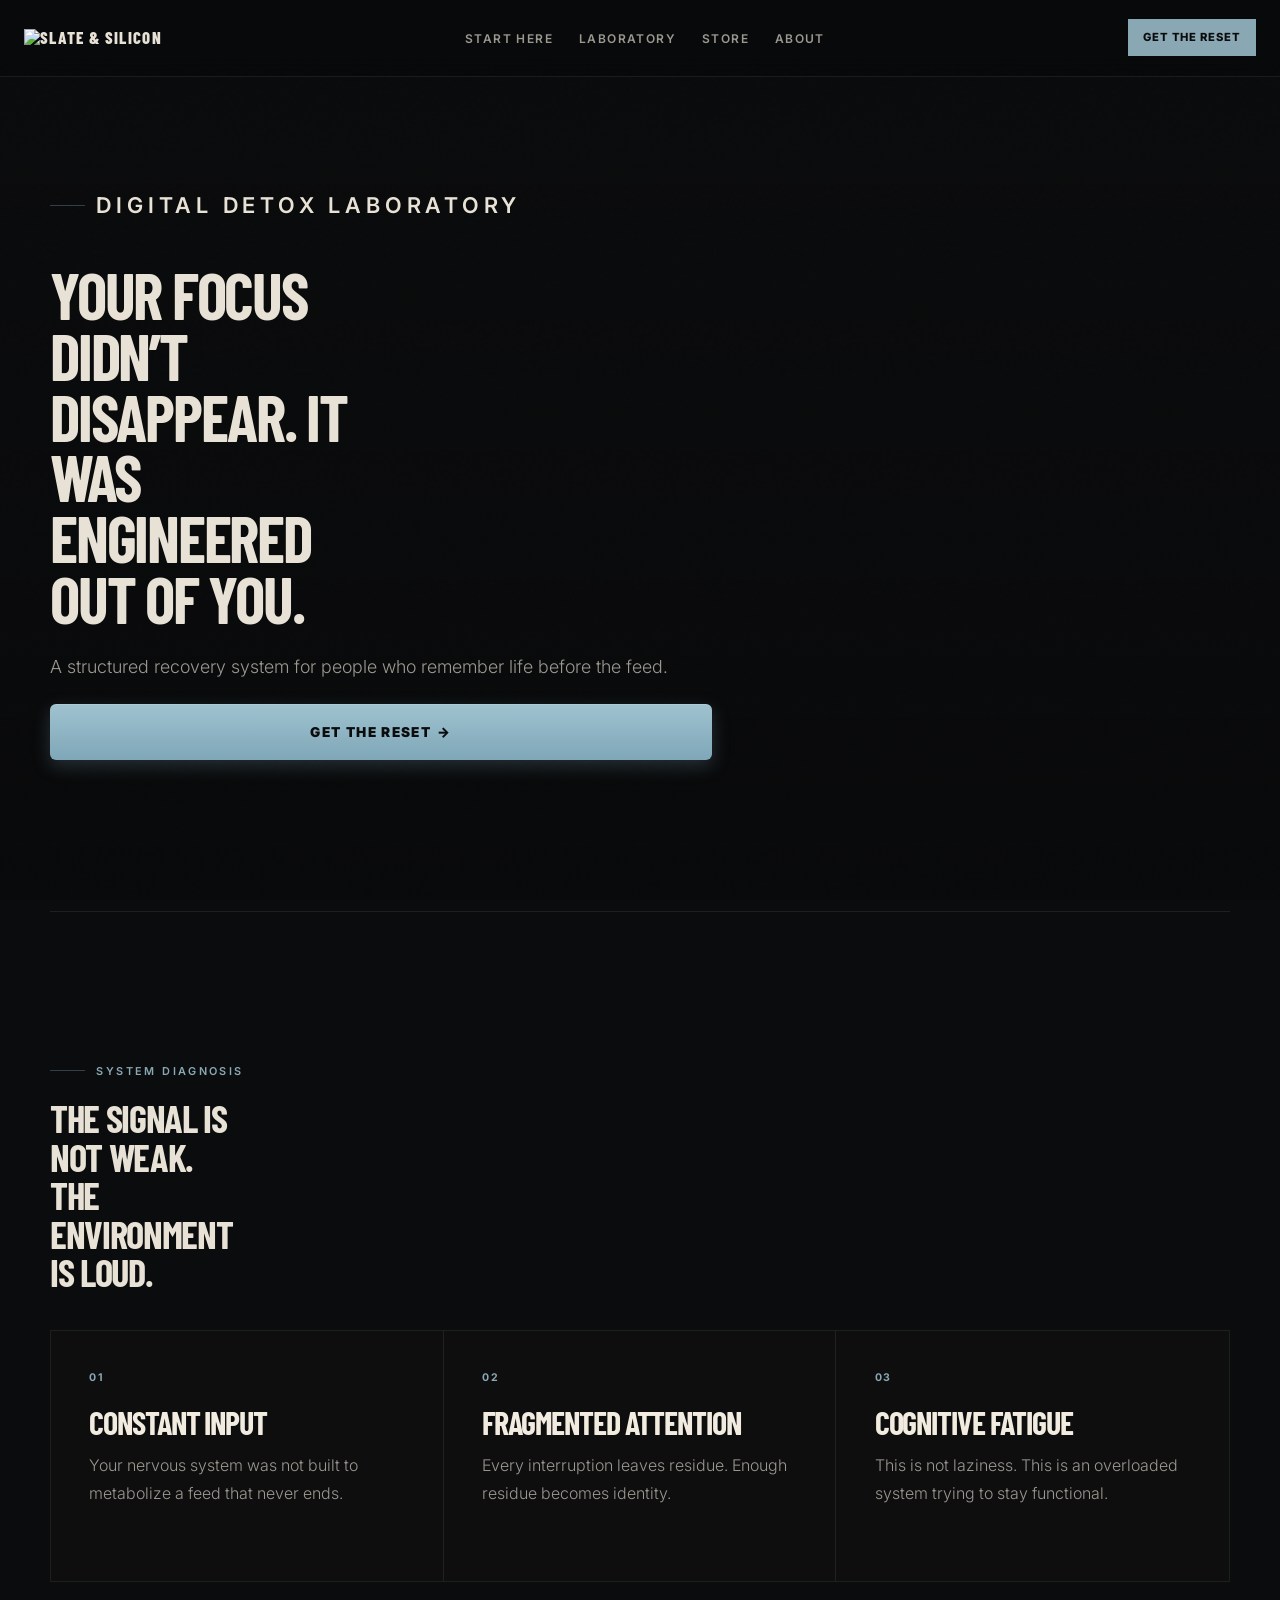
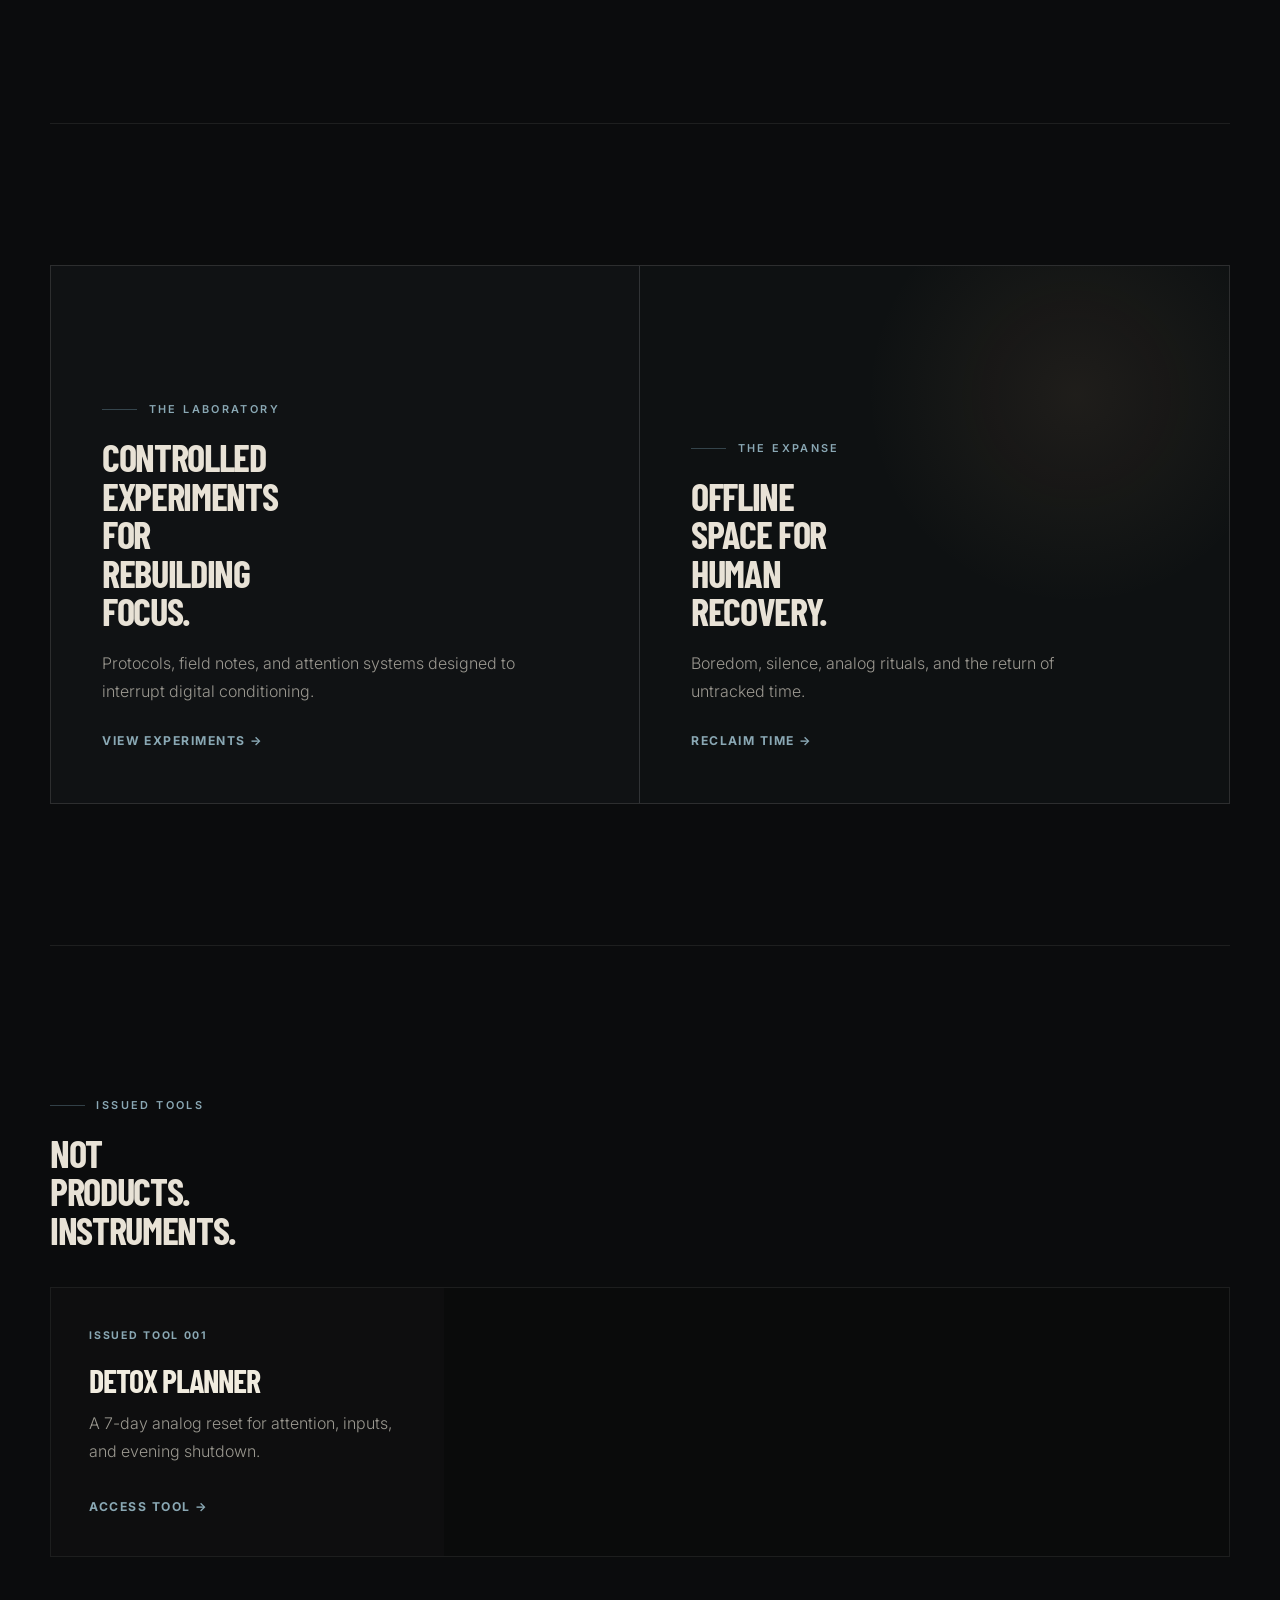
==== index.html @ 0500fdf8 "Add favicon to site" ====
<!DOCTYPE html>
<html lang="en">
<head>
  <meta charset="UTF-8">
  <meta name="viewport" content="width=device-width, initial-scale=1.0">
  <title>Slate & Silicon — A digital detox laboratory.</title>
  <meta name="description" content="Slate & Silicon is a digital detox laboratory for rebuilding attention, reducing cognitive overload, and recovering life beyond the feed.">

  <!-- Favicon -->
  <link rel="icon" type="image/svg+xml" href="/logo/favicon.svg">

  <link rel="preconnect" href="https://fonts.googleapis.com">
  <link rel="preconnect" href="https://fonts.gstatic.com" crossorigin>
  <link href="https://fonts.googleapis.com/css2?family=Barlow+Condensed:wght@500;700;900&family=Inter:wght@300;400;500;600&display=swap" rel="stylesheet">
  <link rel="stylesheet" href="/css/styles.css">
  <link rel="stylesheet" href="/css/system.css">
</head>
<body class="home lab-theme">

<nav class="site-nav" aria-label="Primary navigation">
  <a href="/" class="logo">
    <img src="/logo/logo-dark.svg" alt="Slate & Silicon">
  </a>
  <ul class="nav-links">
    <li><a href="/start-here/">Start Here</a></li>
    <li><a href="/laboratory/">Laboratory</a></li>
    <li><a href="/store/">Store</a></li>
    <li><a href="/about/">About</a></li>
  </ul>
  <a class="nav-cta" href="/detox-planner/">Get the Reset</a>
</nav>

<main>
  <section class="lab-hero quiet-section" aria-labelledby="hero-title">
    <div class="lab-hero-grid reveal">
      <div class="copy-stack">
        <p class="eyebrow">Digital Detox Laboratory</p>
        <h1 id="hero-title">Your focus didn’t disappear. It was engineered out of you.</h1>
        <p class="subtle">A structured recovery system for people who remember life before the feed.</p>
        <a href="/detox-planner/" class="cta">Get the Reset</a>
      </div>
    </div>
  </section>

  <section class="quiet-section diagnosis">
    <div class="section-header reveal">
      <p class="eyebrow">System Diagnosis</p>
      <h2>The signal is not weak. The environment is loud.</h2>
    </div>
    <div class="diagnosis-grid reveal">
      <article><span>01</span><h3>Constant Input</h3><p>Your nervous system was not built to metabolize a feed that never ends.</p></article>
      <article><span>02</span><h3>Fragmented Attention</h3><p>Every interruption leaves residue. Enough residue becomes identity.</p></article>
      <article><span>03</span><h3>Cognitive Fatigue</h3><p>This is not laziness. This is an overloaded system trying to stay functional.</p></article>
    </div>
  </section>

  <section class="quiet-section framework">
    <div class="framework-split reveal">
      <a href="/laboratory/" class="framework-panel">
        <p class="eyebrow">The Laboratory</p>
        <h2>Controlled experiments for rebuilding focus.</h2>
        <p>Protocols, field notes, and attention systems designed to interrupt digital conditioning.</p>
        <span>View Experiments →</span>
      </a>
      <a href="/start-here/" class="framework-panel expanse-panel">
        <p class="eyebrow">The Expanse</p>
        <h2>Offline space for human recovery.</h2>
        <p>Boredom, silence, analog rituals, and the return of untracked time.</p>
        <span>Reclaim Time →</span>
      </a>
    </div>
  </section>

  <section class="quiet-section tools">
    <div class="section-header reveal">
      <p class="eyebrow">Issued Tools</p>
      <h2>Not products. Instruments.</h2>
    </div>
    <div class="tool-grid reveal">
      <a href="/detox-planner/" class="tool-card">
        <small>ISSUED TOOL 001</small>
        <h3>Detox Planner</h3>
        <p>A 7-day analog reset for attention, inputs, and evening shutdown.</p>
        <span>Access Tool →</span>
      </a>
    </div>
  </section>
</main>

<script>
  const observer = new IntersectionObserver((entries) => {
    entries.forEach((entry) => {
      if (entry.isIntersecting) {
        entry.target.classList.add('on');
        observer.unobserve(entry.target);
      }
    });
  }, { threshold: 0.12 });

  document.querySelectorAll('.reveal').forEach((element) => observer.observe(element));
</script>

</body>
</html>
---- css/styles.css ----
/*
  SLATE & SILICON — Laboratory Brand System
  Brutalist calm. Graphite surfaces. Analog recovery for the post-feed mind.
*/

*, *::before, *::after { box-sizing: border-box; margin: 0; padding: 0; }

:root {
  --bunker: #08090a;
  --graphite: #101214;
  --surface: #14171a;
  --surface2: #1b1f23;
  --surface3: #242a30;
  --bone: #e8e2d6;
  --white: #f1ecdf;
  --muted: #9a9a91;
  --slate: #676d70;
  --line: rgba(232, 226, 214, 0.13);
  --line-strong: rgba(232, 226, 214, 0.26);
  --blue: #7fa7b8;
  --blue-dim: rgba(127, 167, 184, 0.12);
  --blue-line: rgba(127, 167, 184, 0.34);
  --warning: #c8a06a;
  --grid: rgba(232, 226, 214, 0.045);

  --display: 'Barlow Condensed', 'Arial Narrow', Impact, sans-serif;
  --body: 'Inter', system-ui, -apple-system, BlinkMacSystemFont, 'Segoe UI', sans-serif;
  --mono: 'Inter', system-ui, sans-serif;

  --max: 1180px;
  --measure: 700px;
  --ease: cubic-bezier(.22, .61, .36, 1);
}

html { scroll-behavior: smooth; }

body {
  min-height: 100vh;
  background:
    linear-gradient(90deg, var(--grid) 1px, transparent 1px),
    linear-gradient(180deg, var(--grid) 1px, transparent 1px),
    radial-gradient(circle at 82% 12%, rgba(127,167,184,.09), transparent 34rem),
    radial-gradient(circle at 10% 0%, rgba(200,160,106,.055), transparent 28rem),
    var(--bunker);
  background-size: 64px 64px, 64px 64px, auto, auto, auto;
  color: var(--bone);
  font-family: var(--body);
  font-weight: 300;
  line-height: 1.72;
  overflow-x: hidden;
  text-rendering: optimizeLegibility;
  -webkit-font-smoothing: antialiased;
}

body::before {
  content: '';
  position: fixed;
  inset: 0;
  pointer-events: none;
  z-index: 0;
  opacity: .34;
  background-image: url("data:image/svg+xml,%3Csvg viewBox='0 0 240 240' xmlns='http://www.w3.org/2000/svg'%3E%3Cfilter id='n'%3E%3CfeTurbulence type='fractalNoise' baseFrequency='.86' numOctaves='3' stitchTiles='stitch'/%3E%3C/filter%3E%3Crect width='100%25' height='100%25' filter='url(%23n)' opacity='.17'/%3E%3C/svg%3E");
  mix-blend-mode: soft-light;
}

body::after {
  content: '';
  position: fixed;
  inset: 0;
  pointer-events: none;
  z-index: 0;
  background: linear-gradient(to bottom, rgba(8,9,10,.05), rgba(8,9,10,.62));
}

::selection { background: rgba(127,167,184,.32); color: var(--white); }
img, svg { max-width: 100%; display: block; }
a { color: inherit; }
button, input { font: inherit; }
.z, main, nav, footer, section { position: relative; z-index: 1; }

.sr-only {
  position: absolute; width: 1px; height: 1px; padding: 0; margin: -1px;
  overflow: hidden; clip: rect(0,0,0,0); white-space: nowrap; border: 0;
}

/* Typography */
h1, h2, h3, .logo, .footer-logo {
  font-family: var(--display);
  font-weight: 700;
  letter-spacing: -0.035em;
  text-transform: uppercase;
}

h1 {
  font-size: clamp(4.2rem, 10vw, 10rem);
  line-height: .82;
  max-width: 10.5ch;
}

h2 {
  font-size: clamp(2.7rem, 5.8vw, 6.2rem);
  line-height: .86;
  margin-bottom: 1.25rem;
}

h3 {
  font-size: clamp(1.55rem, 2.5vw, 2.5rem);
  line-height: .95;
}

p { color: var(--muted); }
.body-text { max-width: 58ch; color: var(--muted); font-size: clamp(1rem, 1.3vw, 1.1rem); line-height: 1.85; }

.eyebrow, .tag, .card-code, .exp-code, .planner-label, .meter-heading {
  display: inline-flex;
  align-items: center;
  gap: .7rem;
  color: var(--blue);
  font-family: var(--body);
  font-size: .68rem;
  font-weight: 600;
  letter-spacing: .22em;
  text-transform: uppercase;
  margin-bottom: 1.2rem;
}
.eyebrow::before, .tag::before { content: ''; width: 2.2rem; height: 1px; background: var(--blue-line); }
.mono { font-family: var(--mono); }
.cyan { color: var(--blue); }
.muted { color: var(--muted); }
.rule { border: 0; border-top: 1px solid var(--line); }

/* Navigation */
nav, .site-nav {
  position: sticky;
  top: 0;
  z-index: 100;
  display: flex;
  align-items: center;
  justify-content: space-between;
  gap: 2rem;
  padding: .9rem clamp(1.25rem, 4vw, 3rem);
  background: rgba(8, 9, 10, .82);
  border-bottom: 1px solid var(--line);
  backdrop-filter: blur(18px);
}

.logo {
  display: inline-flex;
  align-items: center;
  gap: .75rem;
  color: var(--bone);
  font-size: 1.05rem;
  line-height: 1;
  letter-spacing: .045em;
  text-decoration: none;
}
.logo span, .logo em { color: var(--blue); font-style: normal; }
.signal-mark {
  width: 1.15rem;
  height: 1.15rem;
  display: inline-block;
  background:
    linear-gradient(var(--blue), var(--blue)) 0 0 / 100% 2px no-repeat,
    linear-gradient(var(--blue), var(--blue)) 0 50% / 72% 2px no-repeat,
    linear-gradient(var(--blue), var(--blue)) 0 100% / 42% 2px no-repeat;
  opacity: .95;
}

.nav-links { display: flex; align-items: center; gap: clamp(.9rem, 2.4vw, 1.8rem); list-style: none; }
.nav-links a, .nav-cta {
  color: var(--muted);
  font-size: .72rem;
  font-weight: 600;
  letter-spacing: .11em;
  text-transform: uppercase;
  text-decoration: none;
  transition: color .25s var(--ease), border-color .25s var(--ease), background .25s var(--ease);
}
.nav-links a:hover, .nav-links a.active { color: var(--white); }
.nav-cta, .nav-links .nav-cta {
  border: 1px solid var(--blue-line);
  padding: .62rem .85rem;
  background: var(--blue-dim);
  color: var(--bone);
}
.nav-cta:hover, .nav-links .nav-cta:hover { border-color: var(--blue); background: rgba(127,167,184,.18); }

.nav-toggle { display: none; flex-direction: column; gap: 5px; background: transparent; border: 0; cursor: pointer; }
.nav-toggle span { display: block; width: 24px; height: 1px; background: var(--bone); }

/* Layout */
.quiet-section, .section {
  width: min(var(--max), calc(100% - 2.5rem));
  margin: 0 auto;
  padding: clamp(5.5rem, 11vw, 11rem) 0;
}
.section-alt { background: rgba(232,226,214,.025); border-top: 1px solid var(--line); border-bottom: 1px solid var(--line); }
.section-alt .section { padding: clamp(5rem, 9vw, 8rem) 0; }
.section-header { max-width: 760px; margin-bottom: 2.4rem; }
.section-header h2 { max-width: 11ch; }
.copy-stack { max-width: var(--measure); display: grid; gap: 1.45rem; }
.copy-stack.narrow { max-width: 640px; }
.copy-stack p { font-size: clamp(1.08rem, 1.7vw, 1.45rem); line-height: 1.55; color: var(--bone); }
.copy-stack .subtle, .subtle { color: var(--muted); font-size: clamp(1rem, 1.4vw, 1.16rem); }
.copy-stack .large { font-family: var(--display); font-size: clamp(2.8rem, 5vw, 5.3rem); line-height: .9; text-transform: uppercase; }

/* Home / Laboratory */
.lab-hero { min-height: calc(100vh - 66px); display: grid; align-items: center; padding-top: clamp(4rem, 8vw, 8rem); }
.lab-hero-grid { display: grid; grid-template-columns: minmax(0, 1.05fr) minmax(280px, .7fr); gap: clamp(2rem, 6vw, 6rem); align-items: center; }
.cta-row { display: flex; flex-wrap: wrap; gap: .9rem; margin-top: .7rem; }

.lab-visual {
  position: relative;
  min-height: clamp(320px, 44vw, 560px);
  border: 1px solid var(--line);
  background:
    linear-gradient(90deg, rgba(232,226,214,.045) 1px, transparent 1px),
    linear-gradient(180deg, rgba(232,226,214,.045) 1px, transparent 1px),
    radial-gradient(circle at 62% 38%, rgba(127,167,184,.18), transparent 36%),
    rgba(20,23,26,.48);
  background-size: 42px 42px, 42px 42px, auto, auto;
  overflow: hidden;
}
.lab-visual::before {
  content: 'SIGNAL DROP / ATTENTION RECOVERY';
  position: absolute;
  left: 1.2rem;
  top: 1rem;
  color: var(--slate);
  font-size: .62rem;
  font-weight: 700;
  letter-spacing: .16em;
}
.lab-visual::after {
  content: '';
  position: absolute;
  inset: 17% 18% 17% 18%;
  border-left: 2px solid var(--blue);
  border-bottom: 2px solid var(--blue);
  box-shadow: -22px 22px 0 rgba(127,167,184,.22), -44px 44px 0 rgba(127,167,184,.12);
}
.lab-visual span { position: absolute; right: 14%; height: 2px; background: var(--blue); opacity: .7; }
.lab-visual span:nth-child(1) { top: 32%; width: 58%; }
.lab-visual span:nth-child(2) { top: 42%; width: 42%; }
.lab-visual span:nth-child(3) { top: 52%; width: 28%; }
.lab-visual span:nth-child(4) { top: 62%; width: 16%; }

.diagnosis-grid, .tool-grid {
  display: grid;
  grid-template-columns: repeat(3, 1fr);
  border: 1px solid var(--line);
  background: rgba(8,9,10,.25);
}
.diagnosis-grid article, .tool-card {
  padding: clamp(1.5rem, 3vw, 2.4rem);
  border-right: 1px solid var(--line);
  min-height: 250px;
  background: rgba(232,226,214,.016);
}
.diagnosis-grid article:last-child, .tool-card:last-child { border-right: 0; }
.diagnosis-grid span, .tool-card small {
  display: block;
  color: var(--blue);
  font-size: .66rem;
  font-weight: 700;
  letter-spacing: .16em;
  margin-bottom: 1.25rem;
}
.diagnosis-grid h3, .tool-card h3 { margin-bottom: .85rem; color: var(--white); }
.diagnosis-grid p, .tool-card p { line-height: 1.75; }

.framework-split {
  display: grid;
  grid-template-columns: 1fr 1fr;
  border: 1px solid var(--line-strong);
}
.framework-panel {
  min-height: clamp(360px, 42vw, 540px);
  display: flex;
  flex-direction: column;
  justify-content: flex-end;
  padding: clamp(1.75rem, 4vw, 3.2rem);
  text-decoration: none;
  background: rgba(20,23,26,.62);
  transition: background .35s var(--ease), border-color .35s var(--ease);
}
.framework-panel:first-child { border-right: 1px solid var(--line-strong); }
.framework-panel:hover { background: rgba(127,167,184,.075); }
.framework-panel h2 { max-width: 9.5ch; }
.framework-panel p:not(.eyebrow) { max-width: 42ch; margin-bottom: 1.6rem; }
.framework-panel span, .tool-card span { color: var(--blue); font-weight: 700; font-size: .76rem; letter-spacing: .12em; text-transform: uppercase; }
.expanse-panel { background: radial-gradient(circle at 74% 24%, rgba(200,160,106,.09), transparent 35%), rgba(20,23,26,.48); }

.tool-card { color: inherit; text-decoration: none; display: flex; flex-direction: column; }
.tool-card span { margin-top: auto; padding-top: 2rem; }
.tool-card:hover { background: rgba(127,167,184,.055); }

.manifesto-strip {
  position: relative;
  z-index: 1;
  border-top: 1px solid var(--line-strong);
  border-bottom: 1px solid var(--line-strong);
  background: rgba(8,9,10,.58);
  padding: clamp(5rem, 10vw, 9rem) 1.25rem;
  text-align: center;
}
.manifesto-strip p {
  margin: 0 auto;
  max-width: 980px;
  color: var(--white);
  font-family: var(--display);
  font-size: clamp(3rem, 7vw, 7rem);
  font-weight: 700;
  letter-spacing: -.035em;
  line-height: .9;
  text-transform: uppercase;
}

.entry-list { border-top: 1px solid var(--line); }
.entry-list a {
  display: grid;
  grid-template-columns: 110px 1fr minmax(180px, 330px);
  gap: 1.5rem;
  align-items: center;
  padding: 1.25rem 0;
  border-bottom: 1px solid var(--line);
  text-decoration: none;
}
.entry-list span { color: var(--blue); font-size: .7rem; font-weight: 700; letter-spacing: .14em; }
.entry-list strong { color: var(--white); font-family: var(--display); font-size: clamp(1.6rem, 3vw, 3rem); line-height: .95; text-transform: uppercase; }
.entry-list em { color: var(--muted); font-style: normal; }
.entry-list a:hover strong { color: var(--blue); }

/* Buttons + Forms */
.btn {
  display: inline-flex; align-items: center; justify-content: center; gap: .6rem;
  padding: .95rem 1.18rem;
  border: 1px solid var(--line);
  text-decoration: none;
  font-size: .74rem;
  font-weight: 700;
  letter-spacing: .13em;
  text-transform: uppercase;
  transition: background .25s var(--ease), color .25s var(--ease), border-color .25s var(--ease), opacity .25s var(--ease);
}
.btn-fill { background: var(--blue); color: #071014; border-color: var(--blue); }
.btn-fill:hover { opacity: .84; }
.btn-line { color: var(--bone); border-color: var(--line-strong); background: rgba(232,226,214,.025); }
.btn-line:hover { border-color: var(--blue-line); background: var(--blue-dim); }

.quiet-form, .form { display: flex; max-width: 560px; margin-top: 1.2rem; }
.quiet-form input, .form input {
  flex: 1; min-width: 0; border: 1px solid var(--line-strong); border-right: 0;
  background: rgba(232,226,214,.035); color: var(--bone); padding: 1rem; outline: none; font-size: .95rem;
}
.quiet-form input::placeholder, .form input::placeholder { color: var(--slate); }
.quiet-form input:focus, .form input:focus { border-color: var(--blue-line); }
.quiet-form button, .form button {
  border: 1px solid var(--blue); background: var(--blue); color: #071014; padding: 1rem 1.2rem;
  cursor: pointer; font-weight: 700; white-space: nowrap;
}
.form-note { color: var(--slate) !important; font-size: .88rem !important; margin-top: .8rem; }

/* Legacy/global support */
.hero { min-height: calc(100vh - 72px); display: grid; align-items: center; padding-top: clamp(4rem, 10vw, 9rem); }
.quiet-link { width: fit-content; color: var(--blue); text-decoration: none; border-bottom: 1px solid var(--blue-line); padding-bottom: .18rem; font-size: .95rem; }
.quiet-link:hover { color: var(--white); border-color: var(--line-strong); }
.recognition { padding-top: clamp(4rem, 9vw, 8rem); }
.recognition-stack { width: min(760px, 100%); display: grid; gap: clamp(3.8rem, 8vw, 7rem); }
.recognition-line { color: var(--muted); font-family: var(--display); font-size: clamp(2.4rem, 5vw, 5.8rem); line-height: .92; letter-spacing: -.035em; text-transform: uppercase; }
.recognition-line.emphasis { color: var(--bone); }
.shift .copy-stack p, .reassurance .copy-stack p { color: var(--bone); }
.transition-line { margin-top: 3rem; color: var(--blue) !important; }

.contrast-grid { display: grid; grid-template-columns: 1fr minmax(220px, 360px) 1fr; gap: clamp(1.2rem, 4vw, 4rem); align-items: center; }
.contrast-copy { display: grid; gap: 1.25rem; text-align: center; }
.contrast-copy p { color: var(--bone); font-family: var(--display); font-size: clamp(2rem, 3.4vw, 4rem); line-height: .92; text-transform: uppercase; }
.contrast-panel { min-height: clamp(280px, 42vw, 520px); border: 1px solid var(--line); background: rgba(20,23,26,.62); position: relative; overflow: hidden; }
.contrast-panel.digital { background: radial-gradient(circle at 50% 58%, rgba(127,167,184,.22), transparent 44%), #0b0d0e; }
.contrast-panel.analog { background: radial-gradient(circle at 48% 18%, rgba(200,160,106,.18), transparent 36%), #111315; }
.screen-glow { position: absolute; left: 50%; bottom: 10%; transform: translateX(-50%); width: 48%; height: 54%; border: 1px solid var(--line); background: linear-gradient(180deg, rgba(127,167,184,.24), rgba(127,167,184,.04)); box-shadow: 0 0 60px rgba(127,167,184,.16); }
.notification { position: absolute; left: 22%; width: 56%; height: 14px; border-radius: 0; background: rgba(232,226,214,.09); }
.notification.one { top: 22%; } .notification.two { top: 32%; width: 42%; } .notification.three { top: 42%; width: 50%; }
.lamp-glow { position: absolute; top: 12%; left: 50%; transform: translateX(-50%); width: 9rem; height: 9rem; border-radius: 50%; background: radial-gradient(circle, rgba(200,160,106,.32), transparent 66%); }
.desk-line { position: absolute; left: 12%; right: 12%; bottom: 28%; height: 1px; background: var(--line-strong); }
.journal { position: absolute; left: 25%; bottom: 18%; width: 42%; height: 20%; border: 1px solid var(--line-strong); background: rgba(232,226,214,.04); transform: rotate(-2deg); }
.pencil { position: absolute; right: 24%; bottom: 22%; width: 2px; height: 22%; background: rgba(200,160,106,.65); transform: rotate(53deg); }

.definition-grid { display: grid; grid-template-columns: 1fr 1.2fr; gap: clamp(2rem, 6vw, 6rem); align-items: center; border-top: 1px solid var(--line); border-bottom: 1px solid var(--line); padding: clamp(3rem, 7vw, 6rem) 0; }
.definition-grid p { color: var(--slate); font-size: clamp(1.25rem, 2vw, 1.8rem); line-height: 1.75; }
.definition-grid h2 { color: var(--bone); margin: 0; }

.entry-grid, .card-grid, .fw-grid, .exp-grid { display: grid; grid-template-columns: repeat(4, 1fr); border: 1px solid var(--line); margin-top: 2.5rem; background: transparent; }
.card-grid, .exp-grid { grid-template-columns: repeat(3, 1fr); }
.fw-grid { grid-template-columns: 1fr 1fr; }
.entry-card, .card, .fw-card, .exp-card { min-height: 220px; padding: clamp(1.4rem, 3vw, 2.2rem); border-right: 1px solid var(--line); text-decoration: none; background: rgba(232,226,214,.015); transition: background .35s var(--ease); color: inherit; display: block; }
.entry-card:last-child, .card:last-child, .fw-card:last-child, .exp-card:last-child { border-right: 0; }
.entry-card:hover, .card:hover, .fw-card:hover, .exp-card:hover { background: rgba(127,167,184,.055); }
.entry-card span { display: block; color: var(--bone); font-family: var(--display); font-size: clamp(1.9rem, 3vw, 3rem); line-height: .95; text-transform: uppercase; margin-bottom: 1rem; }
.entry-card p { color: var(--muted); max-width: 18ch; }
.card h3, .fw-title, .exp-title { color: var(--bone); font-family: var(--display); font-weight: 700; font-size: clamp(1.7rem, 2.7vw, 2.7rem); line-height: .95; text-transform: uppercase; letter-spacing: -.03em; margin-bottom: .8rem; }
.card p, .fw-desc, .exp-desc { color: var(--muted); line-height: 1.8; }
.fw-pct { color: rgba(127,167,184,.2); font-family: var(--display); font-size: clamp(3rem, 7vw, 6rem); line-height: .9; margin-bottom: .5rem; }

.ticker { display: none; }
.status, .chip, .include-list li, .heat-list li, .planner-top, .planner-footer, .meter-note, .meter-labels span { font-family: var(--body); letter-spacing: .06em; }
.status { color: var(--blue); font-size: .78rem; }
.dot { background: var(--blue); animation: none; }
.chip { color: var(--muted); border: 1px solid var(--line); padding: .25rem .55rem; font-size: .72rem; }
.include-list { list-style: none; margin: 1.5rem 0 2rem; }
.include-list li, .heat-list li { list-style: none; color: var(--muted); border-bottom: 1px solid var(--line); padding: .75rem 0; }
.include-list li::before { content: '—'; color: var(--blue); margin-right: .65rem; }
.heat-list li::before { content: attr(data-code); color: var(--blue); background: transparent; border: 0; padding: 0; margin-right: .75rem; }
.planner, .meter-block { background: rgba(232,226,214,.025); border: 1px solid var(--line); padding: clamp(1.4rem, 3vw, 2rem); }
.planner-sector { background: rgba(232,226,214,.025); border-left: 1px solid var(--blue-line); padding: 1rem; margin-bottom: 1rem; }
.pline, .track { background: rgba(232,226,214,.12); }
.fill { background: var(--blue); }

.page-hero { width: min(var(--max), calc(100% - 2.5rem)); margin: 0 auto; padding: clamp(4.5rem, 8vw, 8rem) 0 clamp(3rem, 6vw, 5rem); border-bottom: 1px solid var(--line); }
.page-hero h1 { font-family: var(--display); font-weight: 900; font-size: clamp(4rem, 9vw, 9rem); line-height: .82; text-transform: uppercase; letter-spacing: -.04em; margin-bottom: 1.25rem; }
.page-hero p { color: var(--muted); max-width: 58ch; font-size: 1.05rem; line-height: 1.8; }

/* Animation */
.reveal { opacity: 0; transform: translateY(18px); transition: opacity .85s var(--ease), transform .85s var(--ease); }
.reveal.on { opacity: 1; transform: none; }

/* Footer */
.site-footer, footer {
  display: flex; justify-content: space-between; align-items: center; gap: 1.25rem; flex-wrap: wrap;
  padding: 2rem clamp(1.25rem, 4vw, 3rem); border-top: 1px solid var(--line); color: var(--slate);
  background: rgba(8,9,10,.72);
}
.footer-logo { color: var(--bone); text-decoration: none; font-size: 1.05rem; letter-spacing: .045em; }
.site-footer p { color: var(--slate); font-size: .9rem; max-width: 470px; }
.footer-links { display: flex; gap: 1.15rem; flex-wrap: wrap; list-style: none; }
.footer-links a { color: var(--slate); text-decoration: none; font-size: .72rem; font-weight: 700; letter-spacing: .1em; text-transform: uppercase; }
.footer-links a:hover { color: var(--bone); }
.footer-copy { color: var(--slate); font-size: .8rem; }
.footer-cta { text-align: center; padding: clamp(6rem, 12vw, 10rem) 1.25rem; }
.footer-cta h2 { margin-inline: auto; }
.footer-cta .body-text, .footer-cta .form { margin-inline: auto; }
.footer-cta .tag { justify-content: center; }
.footer-cta .tag::before { display: none; }

@media (prefers-reduced-motion: reduce) {
  *, *::before, *::after { scroll-behavior: auto !important; animation: none !important; transition: none !important; }
  .reveal { opacity: 1; transform: none; }
}

@media (max-width: 980px) {
  .lab-hero-grid, .framework-split, .definition-grid, .two-col { grid-template-columns: 1fr; }
  .framework-panel:first-child { border-right: 0; border-bottom: 1px solid var(--line-strong); }
  .diagnosis-grid, .tool-grid, .card-grid, .fw-grid, .exp-grid { grid-template-columns: 1fr; }
  .diagnosis-grid article, .tool-card, .card, .fw-card, .exp-card { border-right: 0; border-bottom: 1px solid var(--line); }
  .diagnosis-grid article:last-child, .tool-card:last-child, .card:last-child, .fw-card:last-child, .exp-card:last-child { border-bottom: 0; }
  .entry-grid { grid-template-columns: 1fr 1fr; }
  .entry-card:nth-child(2) { border-right: 0; }
  .entry-card:nth-child(-n+2) { border-bottom: 1px solid var(--line); }
  .contrast-grid { grid-template-columns: 1fr; }
  .contrast-copy { order: -1; text-align: left; }
  .entry-list a { grid-template-columns: 90px 1fr; }
  .entry-list em { grid-column: 2; }
}

@media (max-width: 720px) {
  nav, .site-nav { padding: 1rem 1.25rem; }
  .nav-toggle { display: flex; }
  .nav-links {
    display: none; position: absolute; top: 100%; left: 0; right: 0; flex-direction: column; align-items: flex-start;
    gap: 1rem; padding: 1.25rem; background: rgba(8,9,10,.98); border-bottom: 1px solid var(--line);
  }
  .nav-links.open { display: flex; }
  .quiet-section, .section, .page-hero { width: min(100% - 2rem, var(--max)); }
  .lab-hero, .hero { min-height: 82vh; }
  h1 { font-size: clamp(3.4rem, 16vw, 5.4rem); }
  .recognition-stack { gap: 4rem; }
  .entry-grid { grid-template-columns: 1fr; }
  .entry-card { border-right: 0; border-bottom: 1px solid var(--line); min-height: 180px; }
  .entry-card:last-child { border-bottom: 0; }
  .quiet-form, .form { flex-direction: column; }
  .quiet-form input, .form input { border-right: 1px solid var(--line-strong); border-bottom: 0; }
  .entry-list a { grid-template-columns: 1fr; gap: .45rem; }
  .entry-list em { grid-column: auto; }
  .site-footer, footer { flex-direction: column; align-items: flex-start; }
}
/* NAVBAR BASE */
.nav {
  position: sticky;
  top: 0;
  background: #0D0F12;
  z-index: 1000;
  border-bottom: 1px solid rgba(238,235,225,0.14);
}

/* INNER STRUCTURE */
.nav-inner {
  max-width: 1100px;
  margin: 0 auto;
  padding: 18px 20px;

  display: flex;
  justify-content: space-between;
  align-items: center;
}

/* LEFT (LOGO) */
.nav-left {
  font-size: 14px;
  letter-spacing: 0.08em;
}

/* RIGHT (LINKS) */
.nav-right {
  display: flex;
  gap: 28px;
}

/* LINKS */
.nav-right a {
  text-decoration: none;
  color: #EEE9DD;
  font-size: 13px;
  letter-spacing: 0.08em;
  position: relative;
}

/* HOVER (sharp, not soft) */
.nav-right a::after {
  content: "";
  position: absolute;
  left: 0;
  bottom: -6px;
  width: 0%;
  height: 1px;
  background: #EEE9DD;
  transition: width 0.15s ease;
}

.nav-right a:hover::after {
  width: 100%;
}

/* REMOVE SOFTNESS */
.nav, .nav * {
  border-radius: 0 !important;
  box-shadow: none !important;
}
---- css/system.css ----
/* UPDATED SYSTEM.CSS */
:root{--bg:#0b0c0d;--text:#e8e2d6;--muted:#9b9890;--slate:#626866;--blue:#8aa8b4;--blue-strong:#7fa7b8;--line:rgba(255,255,255,0.08);--line-strong:rgba(255,255,255,0.14);}
body{background:var(--bg);color:var(--text);font-family:Inter,system-ui,sans-serif;}
h1{font-size:clamp(2.6rem,5vw,5rem);line-height:.95;letter-spacing:-.035em;}
h2{font-size:clamp(1.8rem,3vw,3rem);line-height:1;}
.body-text{font-size:1rem;color:var(--muted);max-width:60ch;}
.reset-container{max-width:520px;margin:0 auto;padding:2.4rem 1.2rem;}
section{padding:4rem 0;}
section+section{border-top:1px solid var(--line);}
@media(max-width:640px){section{padding:2.8rem 0;}}
.site-nav{display:flex;justify-content:space-between;align-items:center;padding:1.2rem 1.5rem;border-bottom:1px solid var(--line);}
.logo{font-weight:800;letter-spacing:.08em;}
.nav-links{display:flex;gap:1.6rem;list-style:none;}
.nav-links a{font-size:.75rem;letter-spacing:.12em;text-transform:uppercase;color:var(--muted);text-decoration:none;}
.nav-links a:hover,.nav-links a.active{color:var(--blue);}
.nav-cta{background:var(--blue);color:#0b0c0d;padding:.5rem .9rem;font-size:.7rem;font-weight:800;letter-spacing:.08em;text-transform:uppercase;text-decoration:none;}
.cta{display:block;width:100%;min-height:56px;background:linear-gradient(180deg,#9fc2cf 0%,#7fa7b8 100%);color:#0b0c0d;font-weight:900;font-size:.85rem;letter-spacing:.1em;text-transform:uppercase;text-align:center;line-height:56px;border-radius:6px;box-shadow:0 6px 18px rgba(127,167,184,.25),0 1px 0 rgba(255,255,255,.15) inset;transition:transform .08s ease,box-shadow .08s ease;animation:ctaPulse 3.5s infinite;text-decoration:none;}
.cta:active{transform:scale(.97);}
.cta::after{content:"→";margin-left:6px;}
.conversion-form input{width:100%;height:52px;background:transparent;border:1px solid var(--line);color:var(--text);padding:0 12px;margin-bottom:.6rem;}
.conversion-form button{width:100%;height:52px;font-weight:800;letter-spacing:.08em;}
.lab-list{margin-top:2.5rem;}
.lab-item{display:block;padding:1.4rem 0;border-bottom:1px solid var(--line);text-decoration:none;}
.lab-id{font-size:.7rem;letter-spacing:.12em;color:var(--blue);}
.lab-item h3{font-size:1.3rem;margin:.3rem 0;}
.lab-item p{font-size:.9rem;color:var(--muted);}
@keyframes ctaPulse{0%{box-shadow:0 0 0 0 rgba(138,168,180,.4);}70%{box-shadow:0 0 0 10px rgba(138,168,180,0);}100%{box-shadow:0 0 0 0 rgba(138,168,180,0);}}
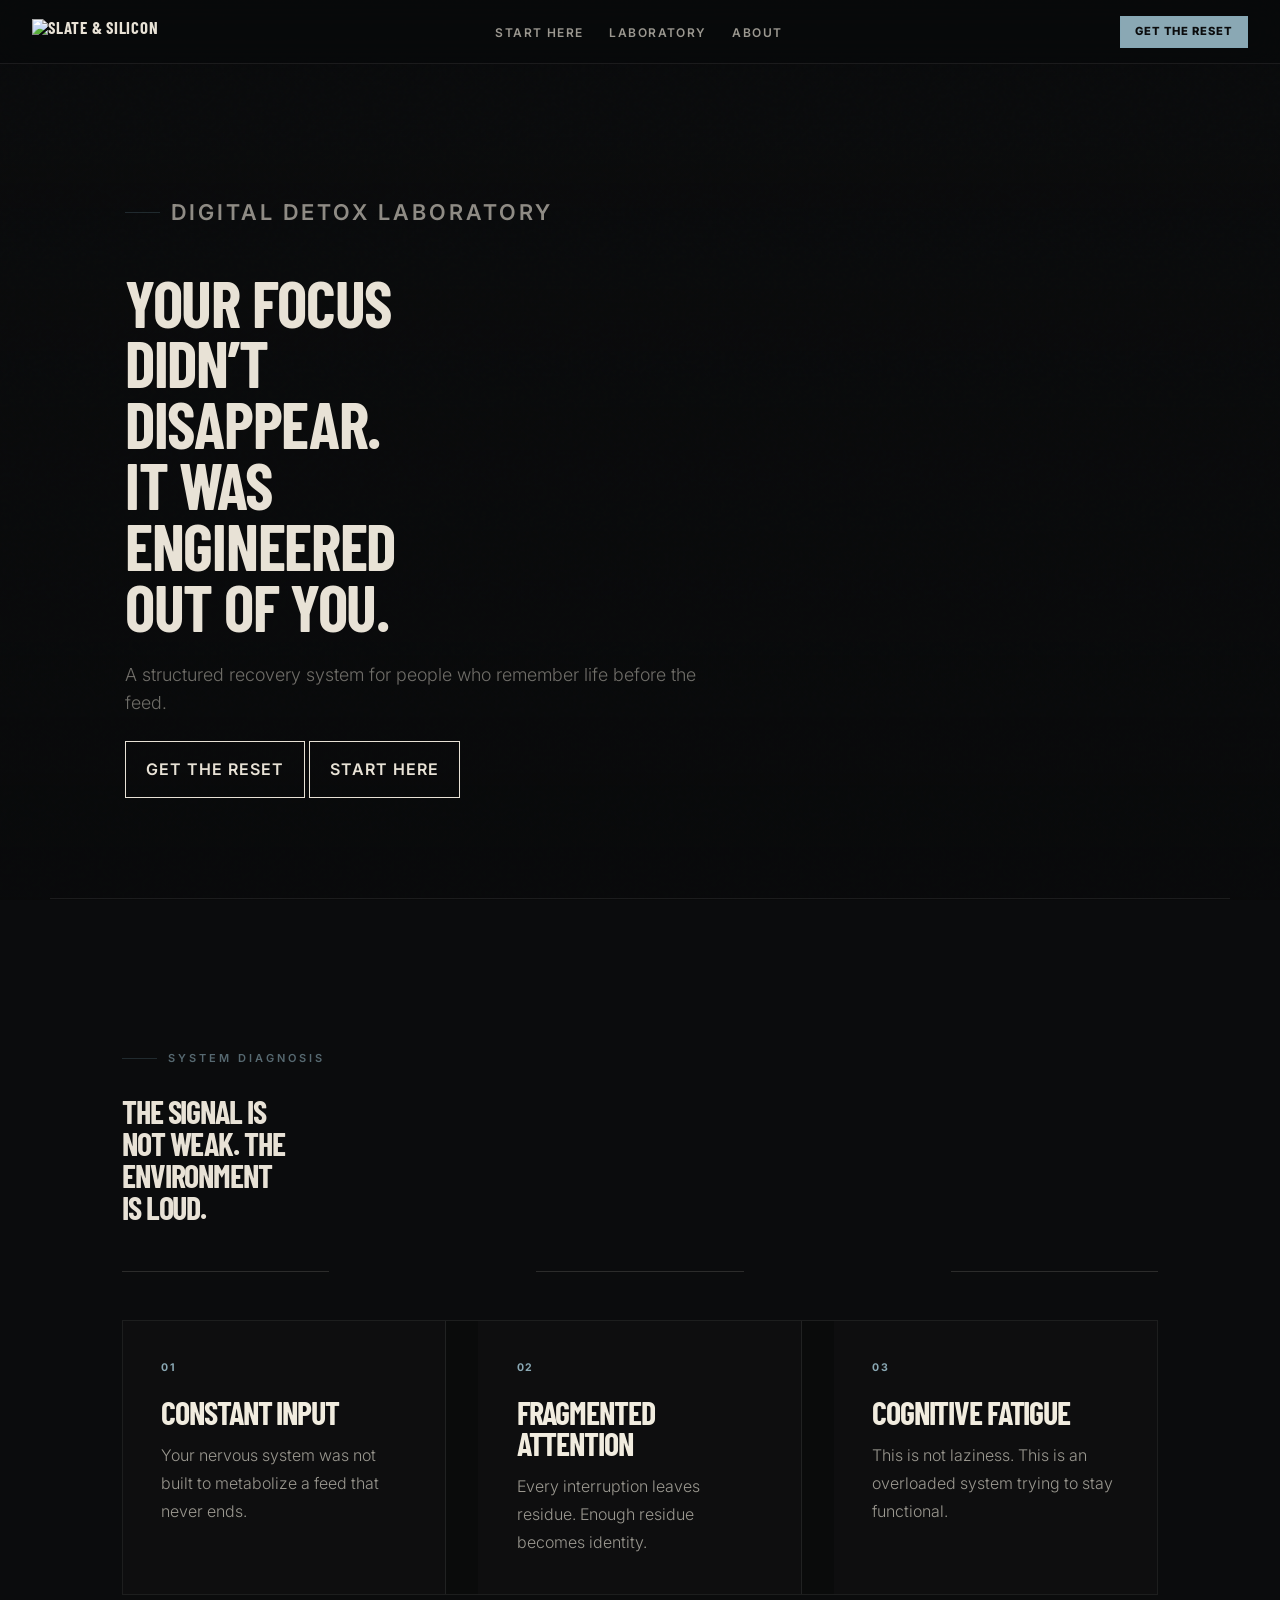
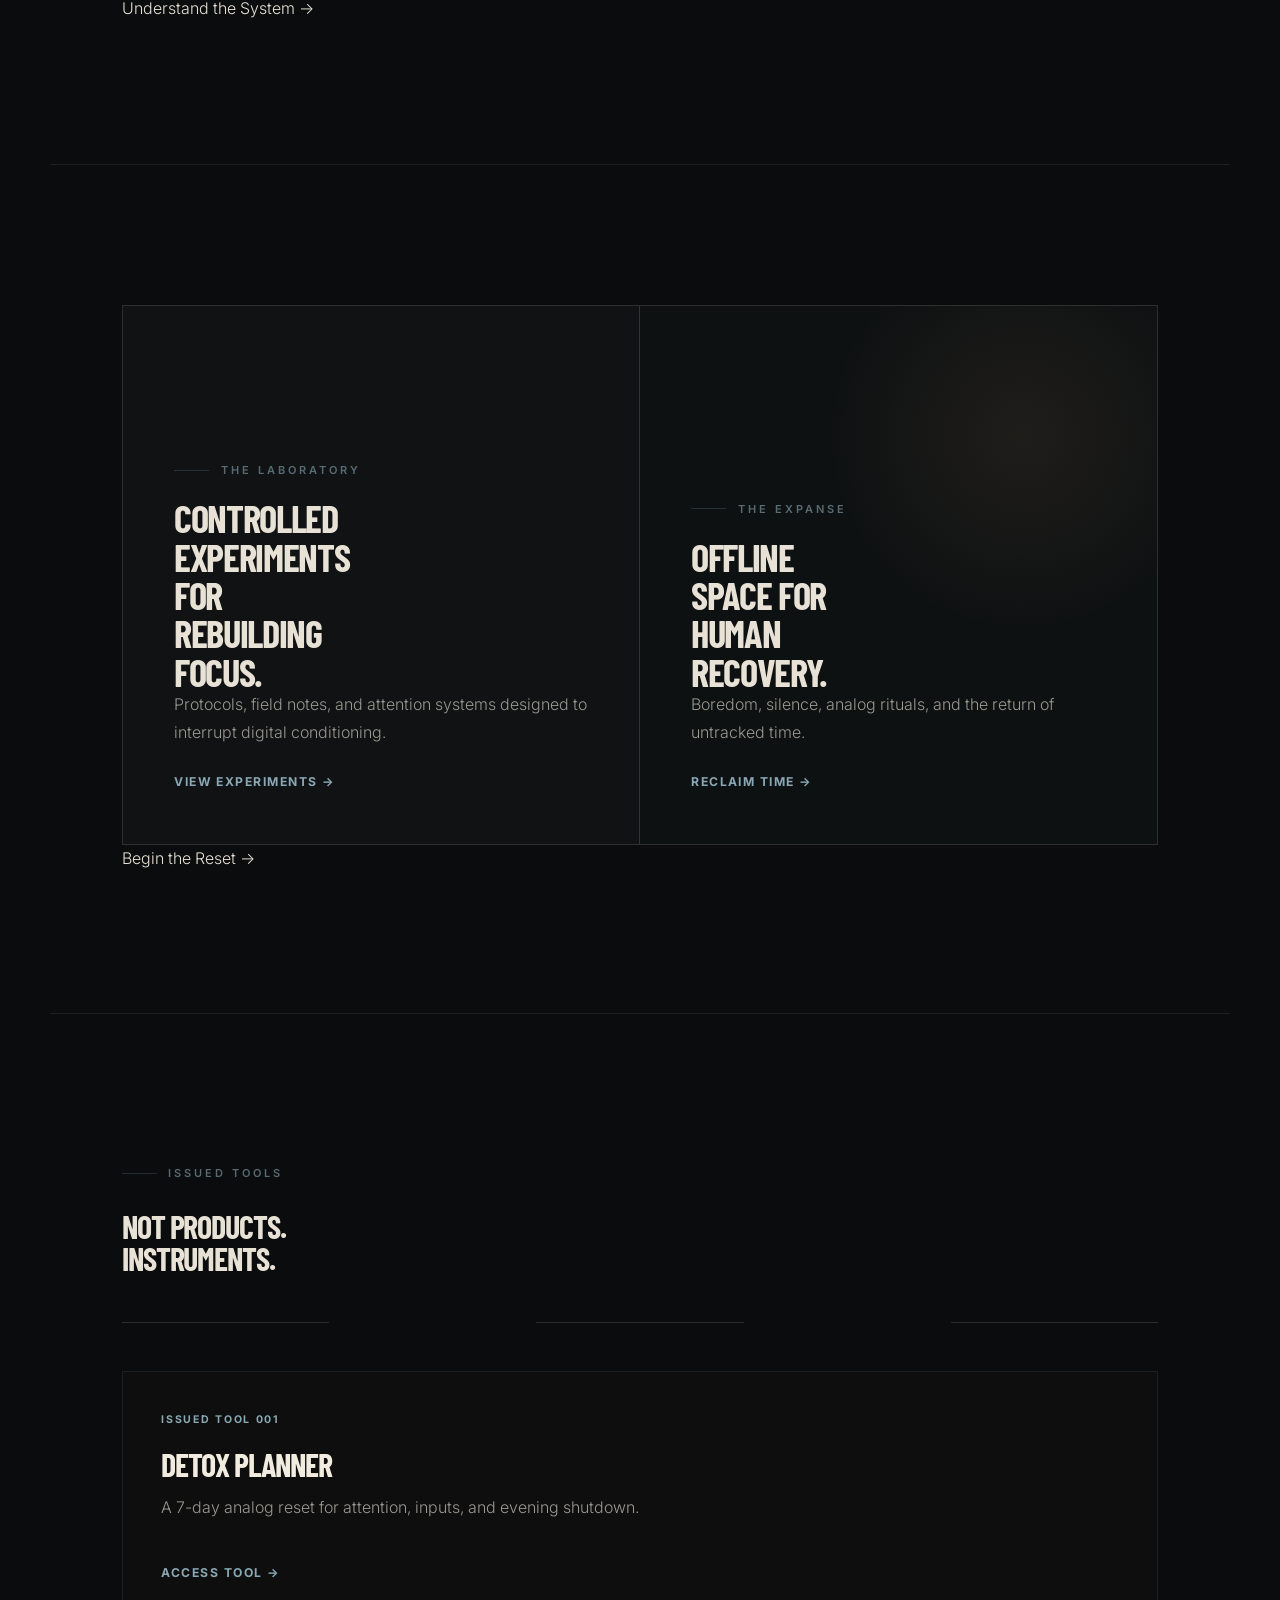
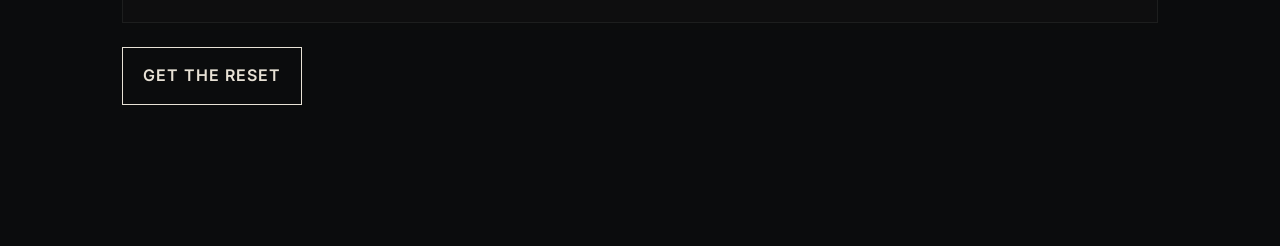
==== commit a39bfd04: "Install conversion funnel updates" ====
--- a/index.html
+++ b/index.html
@@ -24,7 +24,6 @@
   <ul class="nav-links">
     <li><a href="/start-here/">Start Here</a></li>
     <li><a href="/laboratory/">Laboratory</a></li>
-    <li><a href="/store/">Store</a></li>
     <li><a href="/about/">About</a></li>
   </ul>
   <a class="nav-cta" href="/detox-planner/">Get the Reset</a>
@@ -32,57 +31,75 @@
 
 <main>
   <section class="lab-hero quiet-section" aria-labelledby="hero-title">
-    <div class="lab-hero-grid reveal">
-      <div class="copy-stack">
-        <p class="eyebrow">Digital Detox Laboratory</p>
-        <h1 id="hero-title">Your focus didn’t disappear. It was engineered out of you.</h1>
-        <p class="subtle">A structured recovery system for people who remember life before the feed.</p>
-        <a href="/detox-planner/" class="cta">Get the Reset</a>
+    <div class="container">
+      <div class="lab-hero-grid reveal">
+        <div class="copy-stack">
+          <p class="eyebrow">Digital Detox Laboratory</p>
+          <h1 id="hero-title">Your focus didn’t disappear. It was engineered out of you.</h1>
+          <p class="subtle">A structured recovery system for people who remember life before the feed.</p>
+          <div class="hero-actions">
+            <a href="/detox-planner/" class="cta primary">Get the Reset</a>
+            <a href="/start-here/" class="cta secondary">Start Here</a>
+          </div>
+        </div>
       </div>
     </div>
   </section>
 
   <section class="quiet-section diagnosis">
-    <div class="section-header reveal">
-      <p class="eyebrow">System Diagnosis</p>
-      <h2>The signal is not weak. The environment is loud.</h2>
-    </div>
-    <div class="diagnosis-grid reveal">
-      <article><span>01</span><h3>Constant Input</h3><p>Your nervous system was not built to metabolize a feed that never ends.</p></article>
-      <article><span>02</span><h3>Fragmented Attention</h3><p>Every interruption leaves residue. Enough residue becomes identity.</p></article>
-      <article><span>03</span><h3>Cognitive Fatigue</h3><p>This is not laziness. This is an overloaded system trying to stay functional.</p></article>
+    <div class="container">
+      <div class="section-header reveal">
+        <p class="eyebrow">System Diagnosis</p>
+        <h2>The signal is not weak. The environment is loud.</h2>
+      </div>
+      <div class="section-divider"></div>
+      <div class="diagnosis-grid reveal">
+        <article><span>01</span><h3>Constant Input</h3><p>Your nervous system was not built to metabolize a feed that never ends.</p></article>
+        <article><span>02</span><h3>Fragmented Attention</h3><p>Every interruption leaves residue. Enough residue becomes identity.</p></article>
+        <article><span>03</span><h3>Cognitive Fatigue</h3><p>This is not laziness. This is an overloaded system trying to stay functional.</p></article>
+      </div>
+      <a href="/start-here/" class="inline-cta">Understand the System →</a>
     </div>
   </section>
 
   <section class="quiet-section framework">
-    <div class="framework-split reveal">
-      <a href="/laboratory/" class="framework-panel">
-        <p class="eyebrow">The Laboratory</p>
-        <h2>Controlled experiments for rebuilding focus.</h2>
-        <p>Protocols, field notes, and attention systems designed to interrupt digital conditioning.</p>
-        <span>View Experiments →</span>
-      </a>
-      <a href="/start-here/" class="framework-panel expanse-panel">
-        <p class="eyebrow">The Expanse</p>
-        <h2>Offline space for human recovery.</h2>
-        <p>Boredom, silence, analog rituals, and the return of untracked time.</p>
-        <span>Reclaim Time →</span>
-      </a>
+    <div class="container">
+      <div class="framework-split reveal">
+        <a href="/laboratory/" class="framework-panel">
+          <p class="eyebrow">The Laboratory</p>
+          <h2>Controlled experiments for rebuilding focus.</h2>
+          <p>Protocols, field notes, and attention systems designed to interrupt digital conditioning.</p>
+          <span>View Experiments →</span>
+        </a>
+        <a href="/start-here/" class="framework-panel expanse-panel">
+          <p class="eyebrow">The Expanse</p>
+          <h2>Offline space for human recovery.</h2>
+          <p>Boredom, silence, analog rituals, and the return of untracked time.</p>
+          <span>Reclaim Time →</span>
+        </a>
+      </div>
+      <a href="/detox-planner/" class="inline-cta">Begin the Reset →</a>
     </div>
   </section>
 
   <section class="quiet-section tools">
-    <div class="section-header reveal">
-      <p class="eyebrow">Issued Tools</p>
-      <h2>Not products. Instruments.</h2>
-    </div>
-    <div class="tool-grid reveal">
-      <a href="/detox-planner/" class="tool-card">
-        <small>ISSUED TOOL 001</small>
-        <h3>Detox Planner</h3>
-        <p>A 7-day analog reset for attention, inputs, and evening shutdown.</p>
-        <span>Access Tool →</span>
-      </a>
+    <div class="container">
+      <div class="section-header reveal">
+        <p class="eyebrow">Issued Tools</p>
+        <h2>Not products. Instruments.</h2>
+      </div>
+      <div class="section-divider"></div>
+      <div class="tool-grid reveal">
+        <a href="/detox-planner/" class="tool-card">
+          <small>ISSUED TOOL 001</small>
+          <h3>Detox Planner</h3>
+          <p>A 7-day analog reset for attention, inputs, and evening shutdown.</p>
+          <span>Access Tool →</span>
+        </a>
+      </div>
+      <div style="margin-top:24px">
+        <a href="/detox-planner/" class="cta primary">Get the Reset</a>
+      </div>
     </div>
   </section>
 </main>
--- a/css/system.css
+++ b/css/system.css
@@ -1,27 +1,73 @@
 /* UPDATED SYSTEM.CSS */
-:root{--bg:#0b0c0d;--text:#e8e2d6;--muted:#9b9890;--slate:#626866;--blue:#8aa8b4;--blue-strong:#7fa7b8;--line:rgba(255,255,255,0.08);--line-strong:rgba(255,255,255,0.14);}
+:root{--bg:#0b0c0d;--text:#e8e2d6;--muted:#9b9890;--slate:#626866;--blue:#8aa8b4;--blue-strong:#7fa7b8;--line:rgba(255,255,255,0.08);--line-strong:rgba(255,255,255,0.14);
+--space-1:8px;--space-2:16px;--space-3:24px;--space-4:32px;--space-5:48px;--space-6:64px;--space-7:96px;}
 body{background:var(--bg);color:var(--text);font-family:Inter,system-ui,sans-serif;}
-h1{font-size:clamp(2.6rem,5vw,5rem);line-height:.95;letter-spacing:-.035em;}
-h2{font-size:clamp(1.8rem,3vw,3rem);line-height:1;}
-.body-text{font-size:1rem;color:var(--muted);max-width:60ch;}
-.reset-container{max-width:520px;margin:0 auto;padding:2.4rem 1.2rem;}
-section{padding:4rem 0;}
-section+section{border-top:1px solid var(--line);}
-@media(max-width:640px){section{padding:2.8rem 0;}}
-.site-nav{display:flex;justify-content:space-between;align-items:center;padding:1.2rem 1.5rem;border-bottom:1px solid var(--line);}
-.logo{font-weight:800;letter-spacing:.08em;}
-.nav-links{display:flex;gap:1.6rem;list-style:none;}
-.nav-links a{font-size:.75rem;letter-spacing:.12em;text-transform:uppercase;color:var(--muted);text-decoration:none;}
-.nav-links a:hover,.nav-links a.active{color:var(--blue);}
-.nav-cta{background:var(--blue);color:#0b0c0d;padding:.5rem .9rem;font-size:.7rem;font-weight:800;letter-spacing:.08em;text-transform:uppercase;text-decoration:none;}
-.cta{display:block;width:100%;min-height:56px;background:linear-gradient(180deg,#9fc2cf 0%,#7fa7b8 100%);color:#0b0c0d;font-weight:900;font-size:.85rem;letter-spacing:.1em;text-transform:uppercase;text-align:center;line-height:56px;border-radius:6px;box-shadow:0 6px 18px rgba(127,167,184,.25),0 1px 0 rgba(255,255,255,.15) inset;transition:transform .08s ease,box-shadow .08s ease;animation:ctaPulse 3.5s infinite;text-decoration:none;}
-.cta:active{transform:scale(.97);}
-.cta::after{content:"→";margin-left:6px;}
-.conversion-form input{width:100%;height:52px;background:transparent;border:1px solid var(--line);color:var(--text);padding:0 12px;margin-bottom:.6rem;}
-.conversion-form button{width:100%;height:52px;font-weight:800;letter-spacing:.08em;}
-.lab-list{margin-top:2.5rem;}
-.lab-item{display:block;padding:1.4rem 0;border-bottom:1px solid var(--line);text-decoration:none;}
-.lab-id{font-size:.7rem;letter-spacing:.12em;color:var(--blue);}
-.lab-item h3{font-size:1.3rem;margin:.3rem 0;}
-.lab-item p{font-size:.9rem;color:var(--muted);}
-@keyframes ctaPulse{0%{box-shadow:0 0 0 0 rgba(138,168,180,.4);}70%{box-shadow:0 0 0 10px rgba(138,168,180,0);}100%{box-shadow:0 0 0 0 rgba(138,168,180,0);}}
+
+/* Reset */
+p,h1,h2,h3{margin:0}
+a{text-decoration:none}
+
+h1{font-size:clamp(2.6rem,5vw,5rem);line-height:.95;letter-spacing:-.02em}
+h2{font-size:clamp(1.8rem,3vw,3rem);line-height:1}
+.body-text{font-size:1rem;color:var(--muted);max-width:60ch}
+
+/* Container */
+.container{max-width:1100px;margin:0 auto;padding:0 var(--space-4)}
+
+/* Sections */
+section{padding:var(--space-6) 0}
+section+section{border-top:1px solid var(--line)}
+.section-header{max-width:720px;margin-bottom:var(--space-4)}
+.section-divider{height:1px;background:linear-gradient(to right,var(--text) 0%,var(--text) 20%,transparent 20%,transparent 40%,var(--text) 40%,var(--text) 60%,transparent 60%,transparent 80%,var(--text) 80%,var(--text) 100%);opacity:.15;margin:var(--space-5) 0}
+
+/* Eyebrow */
+.eyebrow{font-size:11px;letter-spacing:3px;text-transform:uppercase;opacity:.6}
+.section-header h2{font-family:"Barlow Condensed";font-weight:700;font-size:32px;margin-top:8px}
+
+/* Nav */
+.site-nav{display:flex;justify-content:space-between;align-items:center;height:64px;padding:0 var(--space-4);border-bottom:1px solid var(--line)}
+.logo img{height:26px;width:auto;display:block}
+.nav-links{display:flex;gap:1.6rem;list-style:none;align-items:center}
+.nav-links a{font-size:.75rem;letter-spacing:.12em;text-transform:uppercase;color:var(--muted)}
+.nav-links a:hover,.nav-links a.active{color:var(--blue)}
+.nav-cta{background:var(--blue);color:#0b0c0d;padding:.5rem .9rem;font-size:.7rem;font-weight:800;letter-spacing:.08em;text-transform:uppercase;display:flex;align-items:center;height:32px}
+
+/* Hero */
+.lab-hero{padding-top:var(--space-7);padding-bottom:var(--space-6)}
+.copy-stack{max-width:640px;display:flex;flex-direction:column;gap:var(--space-3)}
+.subtle{max-width:52ch;opacity:.7}
+
+/* Grids */
+.tool-grid,.diagnosis-grid{display:grid;grid-template-columns:repeat(auto-fit,minmax(260px,1fr));gap:var(--space-4)}
+
+/* Experiment cards */
+.exp-card{display:block;padding:24px;border:1px solid var(--line);color:inherit;position:relative;transition:all .2s ease}
+.exp-card::after{content:"";position:absolute;left:0;bottom:0;width:100%;height:2px;background:var(--text);transform:scaleX(0);transform-origin:left;transition:transform .2s ease}
+.exp-card:hover::after{transform:scaleX(1)}
+.exp-id{font-size:11px;letter-spacing:3px;opacity:.5}
+.exp-card h3{font-family:"Barlow Condensed";font-size:22px;margin:6px 0}
+
+/* CTA */
+.cta{display:inline-block;padding:14px 20px;border:1px solid var(--text);font-weight:600;letter-spacing:1px;text-transform:uppercase;transition:all .2s ease}
+.cta:hover{background:var(--text);color:var(--bg)}
+
+/* Cut motif */
+.cut-line{width:80px;height:2px;background:var(--text);transform:skewX(-35deg);opacity:.7}
+
+/* Forms */
+.conversion-form input{width:100%;height:52px;background:transparent;border:1px solid var(--line);color:var(--text);padding:0 12px;margin-bottom:.6rem}
+.conversion-form button{width:100%;height:52px;font-weight:800;letter-spacing:.08em}
+
+/* Lists */
+.lab-list{margin-top:2.5rem}
+.lab-item{display:block;padding:1.4rem 0;border-bottom:1px solid var(--line)}
+.lab-id{font-size:.7rem;letter-spacing:.12em;color:var(--blue)}
+.lab-item h3{font-size:1.3rem;margin:.3rem 0}
+.lab-item p{font-size:.9rem;color:var(--muted}
+
+/* Mobile */
+@media(max-width:768px){
+.lab-hero{padding-top:var(--space-6)}
+.copy-stack{gap:var(--space-2)}
+.section-divider{margin:var(--space-4) 0}
+}
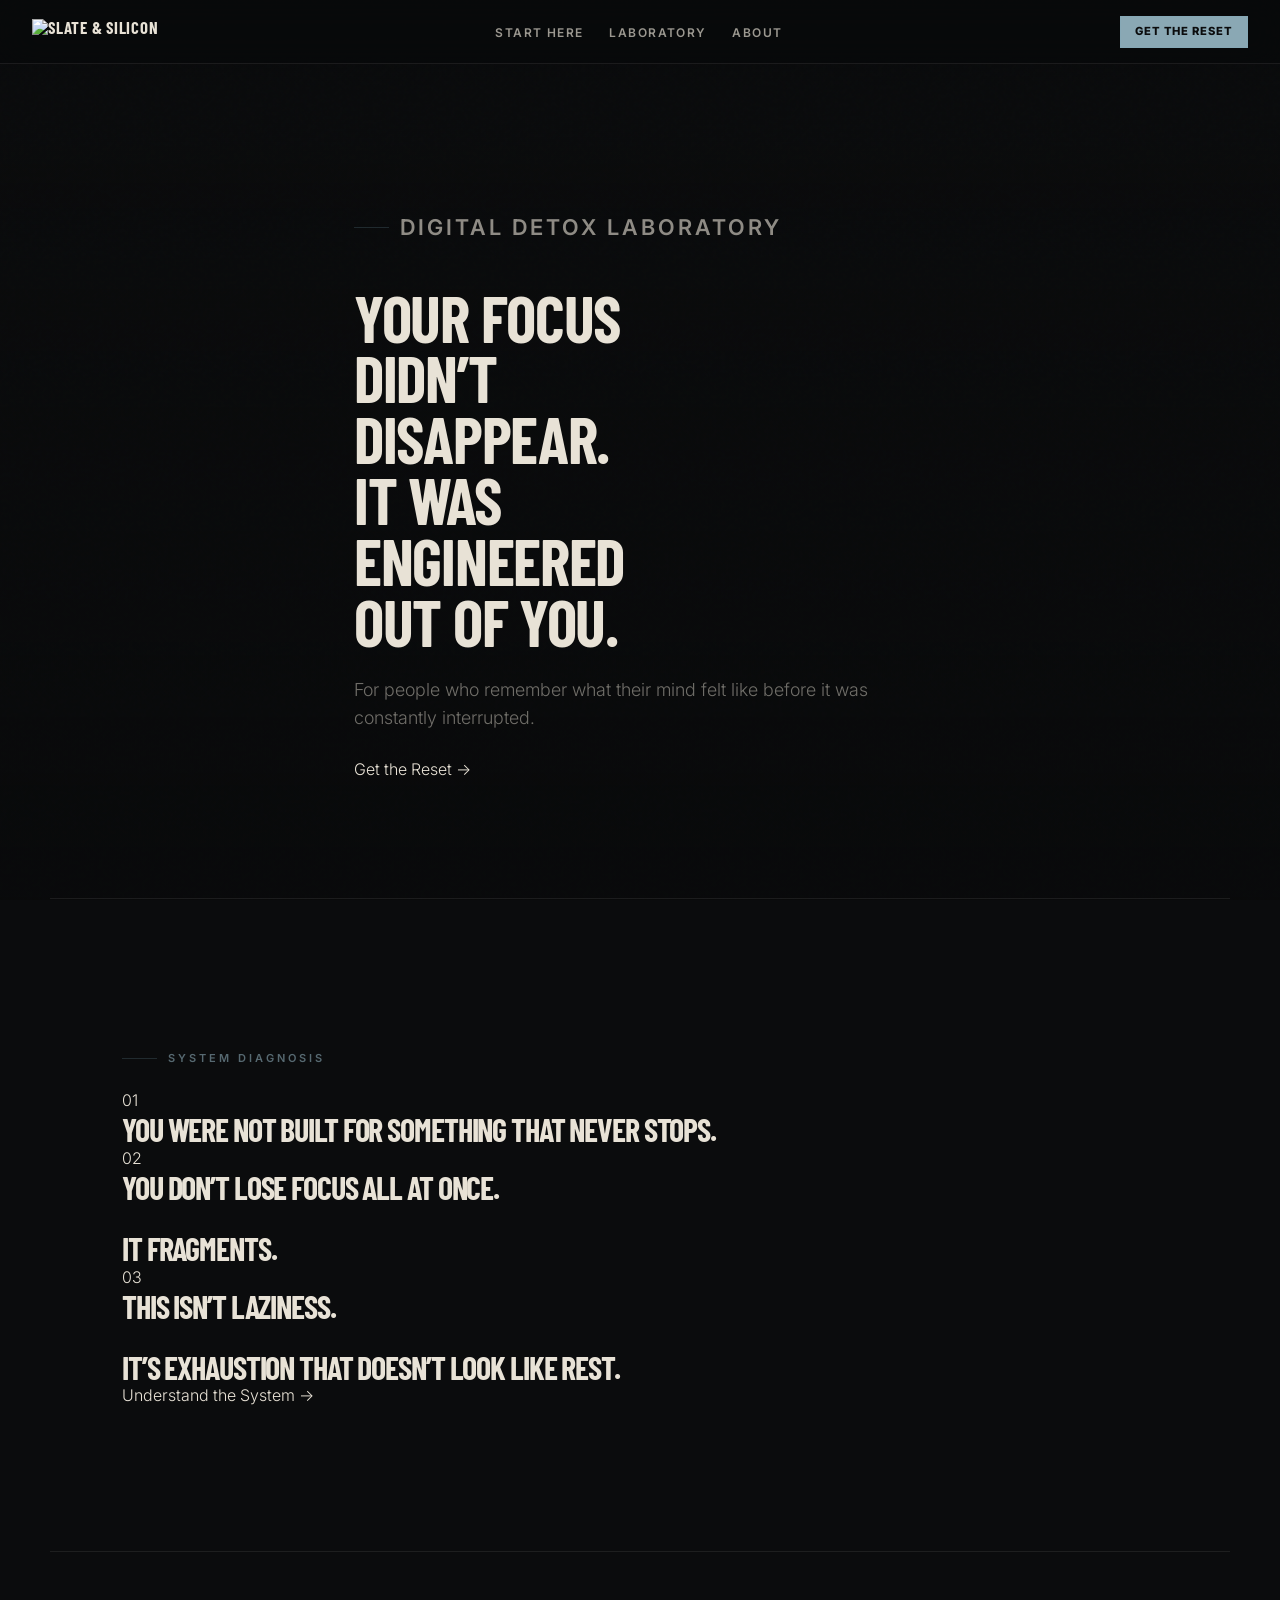
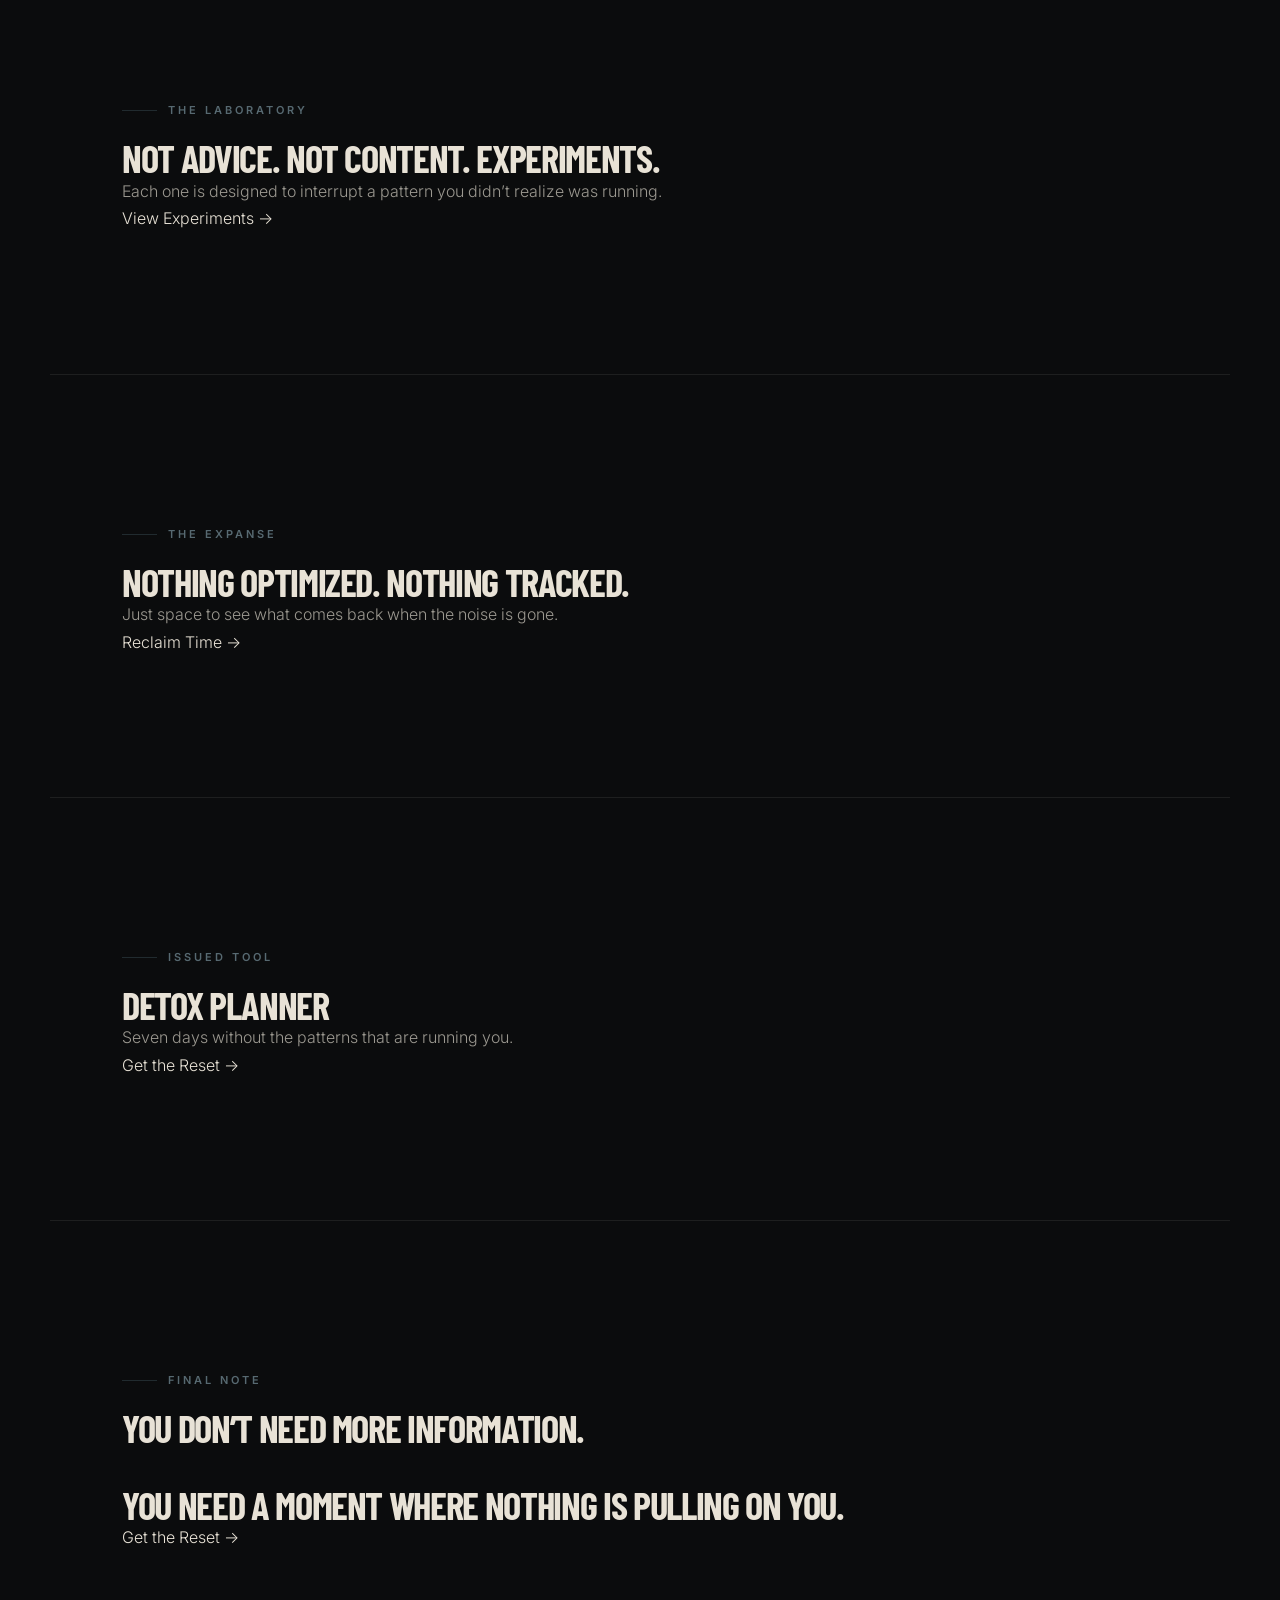
==== commit f7cad98f: "Force CSS refresh with version param" ====
--- a/index.html
+++ b/index.html
@@ -4,20 +4,19 @@
   <meta charset="UTF-8">
   <meta name="viewport" content="width=device-width, initial-scale=1.0">
   <title>Slate & Silicon — A digital detox laboratory.</title>
-  <meta name="description" content="Slate & Silicon is a digital detox laboratory for rebuilding attention, reducing cognitive overload, and recovering life beyond the feed.">
+  <meta name="description" content="Slate & Silicon is a digital detox laboratory for rebuilding attention.">
 
-  <!-- Favicon -->
   <link rel="icon" type="image/svg+xml" href="/logo/favicon.svg">
 
   <link rel="preconnect" href="https://fonts.googleapis.com">
   <link rel="preconnect" href="https://fonts.gstatic.com" crossorigin>
   <link href="https://fonts.googleapis.com/css2?family=Barlow+Condensed:wght@500;700;900&family=Inter:wght@300;400;500;600&display=swap" rel="stylesheet">
   <link rel="stylesheet" href="/css/styles.css">
-  <link rel="stylesheet" href="/css/system.css">
+  <link rel="stylesheet" href="/css/system.css?v=3">
 </head>
 <body class="home lab-theme">
 
-<nav class="site-nav" aria-label="Primary navigation">
+<nav class="site-nav">
   <a href="/" class="logo">
     <img src="/logo/logo-dark.svg" alt="Slate & Silicon">
   </a>
@@ -30,92 +29,79 @@
 </nav>
 
 <main>
-  <section class="lab-hero quiet-section" aria-labelledby="hero-title">
-    <div class="container">
-      <div class="lab-hero-grid reveal">
-        <div class="copy-stack">
-          <p class="eyebrow">Digital Detox Laboratory</p>
-          <h1 id="hero-title">Your focus didn’t disappear. It was engineered out of you.</h1>
-          <p class="subtle">A structured recovery system for people who remember life before the feed.</p>
-          <div class="hero-actions">
-            <a href="/detox-planner/" class="cta primary">Get the Reset</a>
-            <a href="/start-here/" class="cta secondary">Start Here</a>
-          </div>
-        </div>
+
+<section class="lab-hero quiet-section">
+  <div class="container">
+    <div class="copy-stack">
+      <p class="eyebrow">Digital Detox Laboratory</p>
+      <h1>Your focus didn’t disappear. It was engineered out of you.</h1>
+      <p class="subtle">For people who remember what their mind felt like before it was constantly interrupted.</p>
+      <a href="/detox-planner/" class="inline-cta strong">Get the Reset →</a>
+    </div>
+  </div>
+</section>
+
+<section class="quiet-section">
+  <div class="container">
+    <p class="eyebrow">System Diagnosis</p>
+
+    <div class="diagnosis-stack">
+      <div class="diagnosis-item">
+        <span>01</span>
+        <h3>You were not built for something that never stops.</h3>
+      </div>
+
+      <div class="diagnosis-item">
+        <span>02</span>
+        <h3>You don’t lose focus all at once.<br><br>It fragments.</h3>
+      </div>
+
+      <div class="diagnosis-item">
+        <span>03</span>
+        <h3>This isn’t laziness.<br><br>It’s exhaustion that doesn’t look like rest.</h3>
       </div>
     </div>
-  </section>
 
-  <section class="quiet-section diagnosis">
-    <div class="container">
-      <div class="section-header reveal">
-        <p class="eyebrow">System Diagnosis</p>
-        <h2>The signal is not weak. The environment is loud.</h2>
-      </div>
-      <div class="section-divider"></div>
-      <div class="diagnosis-grid reveal">
-        <article><span>01</span><h3>Constant Input</h3><p>Your nervous system was not built to metabolize a feed that never ends.</p></article>
-        <article><span>02</span><h3>Fragmented Attention</h3><p>Every interruption leaves residue. Enough residue becomes identity.</p></article>
-        <article><span>03</span><h3>Cognitive Fatigue</h3><p>This is not laziness. This is an overloaded system trying to stay functional.</p></article>
-      </div>
-      <a href="/start-here/" class="inline-cta">Understand the System →</a>
-    </div>
-  </section>
+    <a href="/start-here/" class="inline-cta">Understand the System →</a>
+  </div>
+</section>
 
-  <section class="quiet-section framework">
-    <div class="container">
-      <div class="framework-split reveal">
-        <a href="/laboratory/" class="framework-panel">
-          <p class="eyebrow">The Laboratory</p>
-          <h2>Controlled experiments for rebuilding focus.</h2>
-          <p>Protocols, field notes, and attention systems designed to interrupt digital conditioning.</p>
-          <span>View Experiments →</span>
-        </a>
-        <a href="/start-here/" class="framework-panel expanse-panel">
-          <p class="eyebrow">The Expanse</p>
-          <h2>Offline space for human recovery.</h2>
-          <p>Boredom, silence, analog rituals, and the return of untracked time.</p>
-          <span>Reclaim Time →</span>
-        </a>
-      </div>
-      <a href="/detox-planner/" class="inline-cta">Begin the Reset →</a>
-    </div>
-  </section>
+<section class="quiet-section">
+  <div class="container">
+    <p class="eyebrow">The Laboratory</p>
+    <h2>Not advice. Not content. Experiments.</h2>
+    <p>Each one is designed to interrupt a pattern you didn’t realize was running.</p>
+    <a href="/laboratory/" class="inline-cta">View Experiments →</a>
+  </div>
+</section>
 
-  <section class="quiet-section tools">
-    <div class="container">
-      <div class="section-header reveal">
-        <p class="eyebrow">Issued Tools</p>
-        <h2>Not products. Instruments.</h2>
-      </div>
-      <div class="section-divider"></div>
-      <div class="tool-grid reveal">
-        <a href="/detox-planner/" class="tool-card">
-          <small>ISSUED TOOL 001</small>
-          <h3>Detox Planner</h3>
-          <p>A 7-day analog reset for attention, inputs, and evening shutdown.</p>
-          <span>Access Tool →</span>
-        </a>
-      </div>
-      <div style="margin-top:24px">
-        <a href="/detox-planner/" class="cta primary">Get the Reset</a>
-      </div>
-    </div>
-  </section>
+<section class="quiet-section">
+  <div class="container">
+    <p class="eyebrow">The Expanse</p>
+    <h2>Nothing optimized. Nothing tracked.</h2>
+    <p>Just space to see what comes back when the noise is gone.</p>
+    <a href="/start-here/" class="inline-cta">Reclaim Time →</a>
+  </div>
+</section>
+
+<section class="quiet-section">
+  <div class="container">
+    <p class="eyebrow">Issued Tool</p>
+    <h2>Detox Planner</h2>
+    <p>Seven days without the patterns that are running you.</p>
+    <a href="/detox-planner/" class="inline-cta strong">Get the Reset →</a>
+  </div>
+</section>
+
+<section class="quiet-section">
+  <div class="container">
+    <p class="eyebrow">Final Note</p>
+    <h2>You don’t need more information.<br><br>You need a moment where nothing is pulling on you.</h2>
+    <a href="/detox-planner/" class="inline-cta strong">Get the Reset →</a>
+  </div>
+</section>
+
 </main>
-
-<script>
-  const observer = new IntersectionObserver((entries) => {
-    entries.forEach((entry) => {
-      if (entry.isIntersecting) {
-        entry.target.classList.add('on');
-        observer.unobserve(entry.target);
-      }
-    });
-  }, { threshold: 0.12 });
-
-  document.querySelectorAll('.reveal').forEach((element) => observer.observe(element));
-</script>
 
 </body>
 </html>
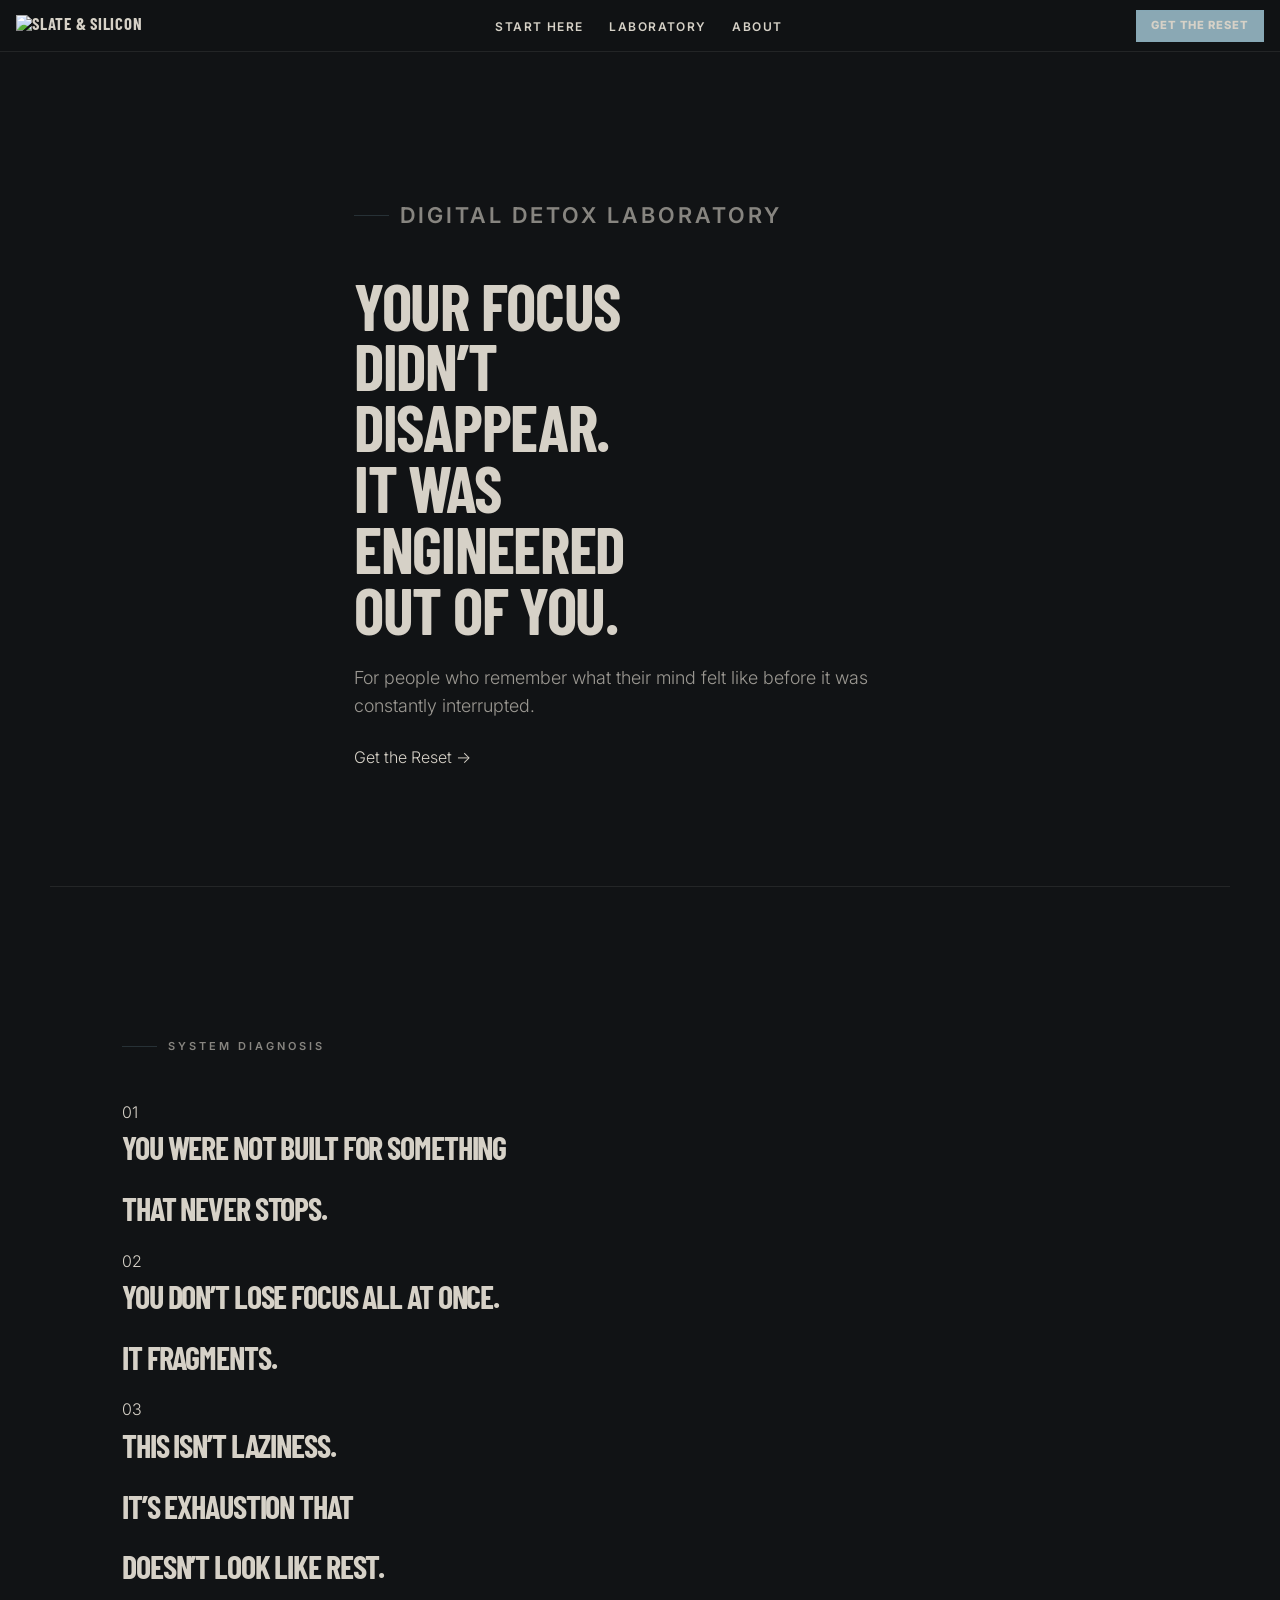
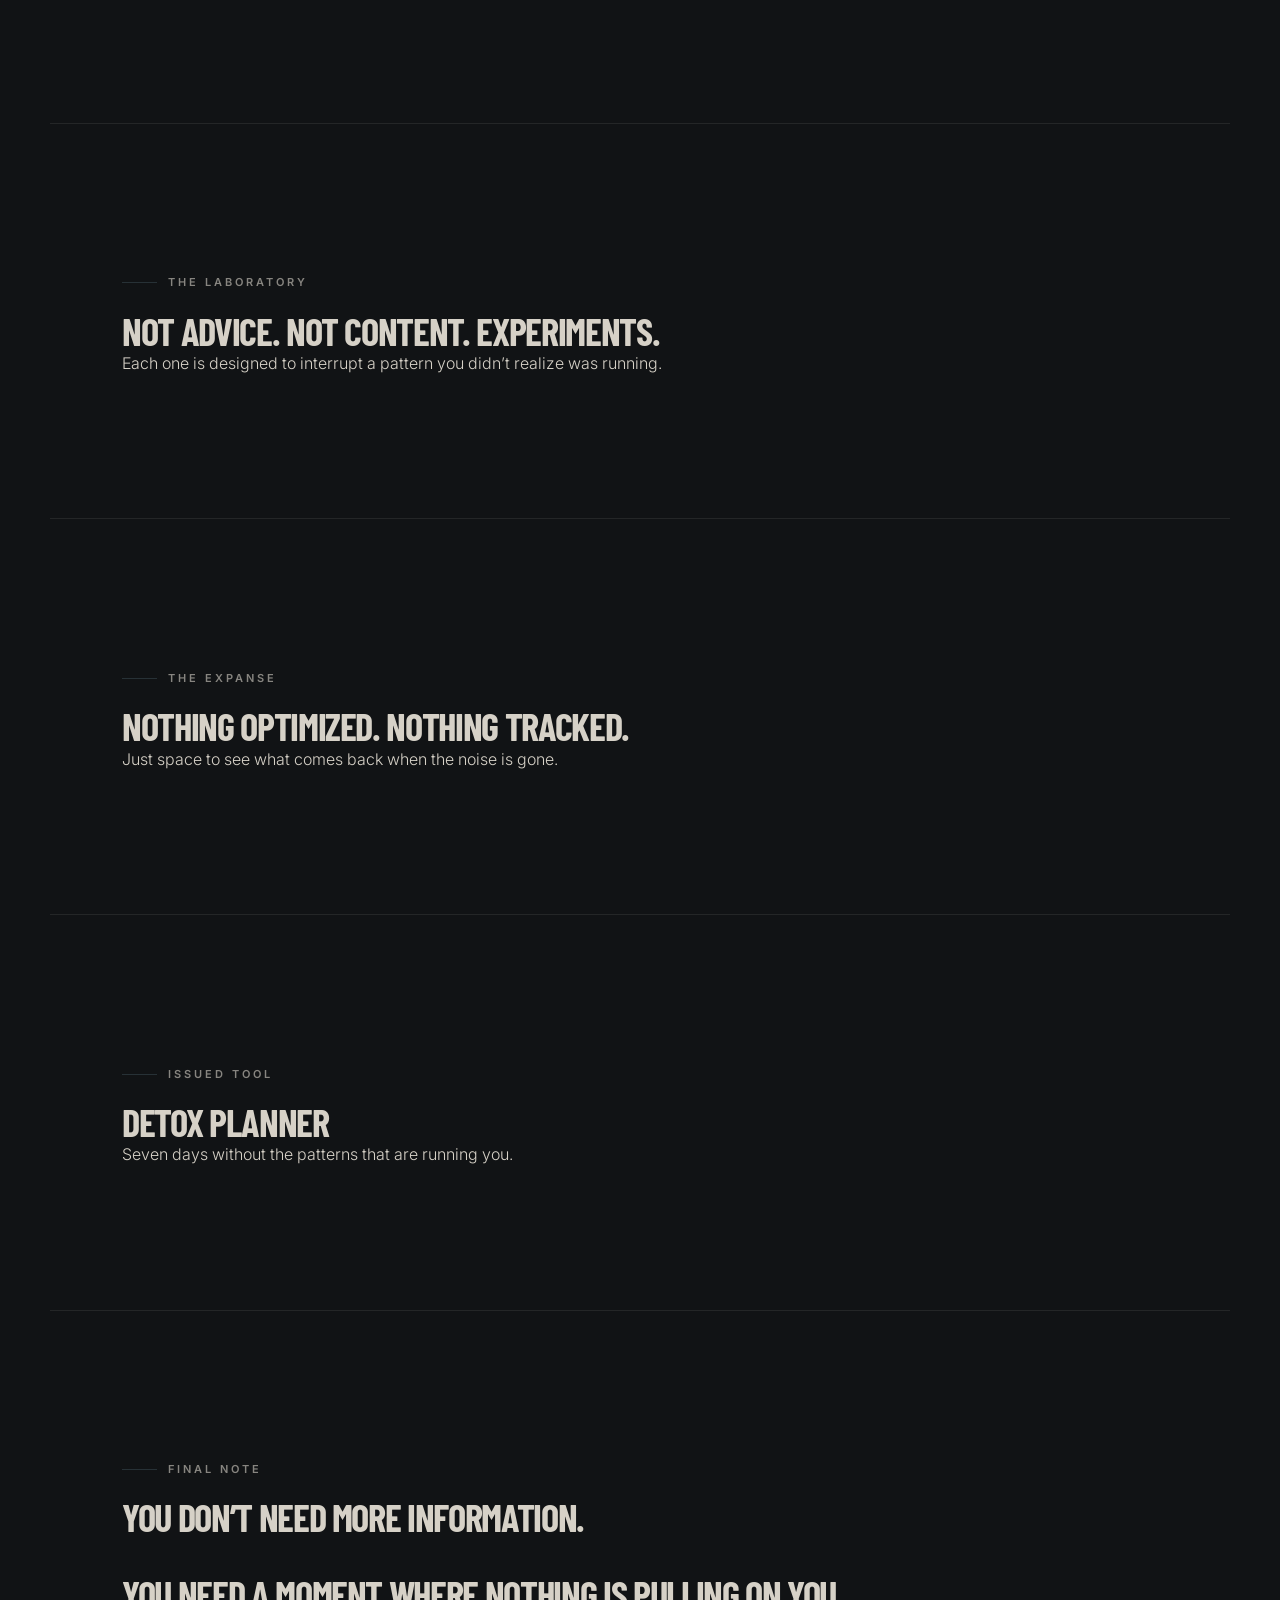
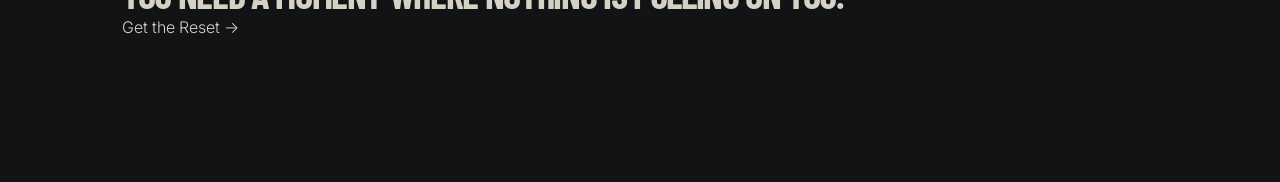
==== commit 0cc3061e: "Update index.html" ====
--- a/index.html
+++ b/index.html
@@ -48,7 +48,7 @@
     <div class="diagnosis-stack">
       <div class="diagnosis-item">
         <span>01</span>
-        <h3>You were not built for something that never stops.</h3>
+        <h3>You were not built for something<br><br>that never stops.</h3>
       </div>
 
       <div class="diagnosis-item">
@@ -58,12 +58,11 @@
 
       <div class="diagnosis-item">
         <span>03</span>
-        <h3>This isn’t laziness.<br><br>It’s exhaustion that doesn’t look like rest.</h3>
+        <h3>This isn’t laziness.<br><br>It’s exhaustion that<br><br>doesn’t look like rest.</h3>
       </div>
     </div>
 
-    <a href="/start-here/" class="inline-cta">Understand the System →</a>
-  </div>
+    </div>
 </section>
 
 <section class="quiet-section">
@@ -71,7 +70,6 @@
     <p class="eyebrow">The Laboratory</p>
     <h2>Not advice. Not content. Experiments.</h2>
     <p>Each one is designed to interrupt a pattern you didn’t realize was running.</p>
-    <a href="/laboratory/" class="inline-cta">View Experiments →</a>
   </div>
 </section>
 
@@ -80,7 +78,6 @@
     <p class="eyebrow">The Expanse</p>
     <h2>Nothing optimized. Nothing tracked.</h2>
     <p>Just space to see what comes back when the noise is gone.</p>
-    <a href="/start-here/" class="inline-cta">Reclaim Time →</a>
   </div>
 </section>
 
@@ -89,7 +86,6 @@
     <p class="eyebrow">Issued Tool</p>
     <h2>Detox Planner</h2>
     <p>Seven days without the patterns that are running you.</p>
-    <a href="/detox-planner/" class="inline-cta strong">Get the Reset →</a>
   </div>
 </section>
 
@@ -104,4 +100,4 @@
 </main>
 
 </body>
-</html>+</html>
--- a/css/styles.css
+++ b/css/styles.css
@@ -41,9 +41,9 @@
     linear-gradient(180deg, var(--grid) 1px, transparent 1px),
     radial-gradient(circle at 82% 12%, rgba(127,167,184,.09), transparent 34rem),
     radial-gradient(circle at 10% 0%, rgba(200,160,106,.055), transparent 28rem),
-    var(--bunker);
+    #111315;
   background-size: 64px 64px, 64px 64px, auto, auto, auto;
-  color: var(--bone);
+  color: #d6d1c7;
   font-family: var(--body);
   font-weight: 300;
   line-height: 1.72;
@@ -131,17 +131,7 @@
 
 /* Navigation */
 nav, .site-nav {
-  position: sticky;
-  top: 0;
-  z-index: 100;
-  display: flex;
-  align-items: center;
-  justify-content: space-between;
-  gap: 2rem;
-  padding: .9rem clamp(1.25rem, 4vw, 3rem);
-  background: rgba(8, 9, 10, .82);
-  border-bottom: 1px solid var(--line);
-  backdrop-filter: blur(18px);
+  position: relative;
 }
 
 .logo {
@@ -545,3 +535,56 @@
   border-radius: 0 !important;
   box-shadow: none !important;
 }
+
+/* === LAUNCH OVERRIDE (FINAL) === */
+
+html, body {
+  background: #111315 !important;
+  color: #d6d1c7 !important;
+}
+
+body {
+  background-image: none !important;
+}
+
+body::before,
+body::after {
+  display: none !important;
+}
+
+nav, .site-nav {
+  height: 52px !important;
+  padding: 0 16px !important;
+  background: rgba(17,19,21,0.85) !important;
+  backdrop-filter: blur(6px);
+}
+
+.logo img {
+  height: 22px !important;
+}
+
+p, h1, h2, h3, a {
+  color: #d6d1c7 !important;
+}
+
+body {
+}
+
+.diagnosis-stack {
+  display: flex;
+  flex-direction: column;
+  gap: 24px;
+  margin-top: 24px;
+}
+
+.diagnosis-item {
+  display: flex;
+  flex-direction: column;
+  gap: 6px;
+}
+
+.diagnosis-item {
+  display: flex;
+  flex-direction: column;
+  gap: 6px;
+}
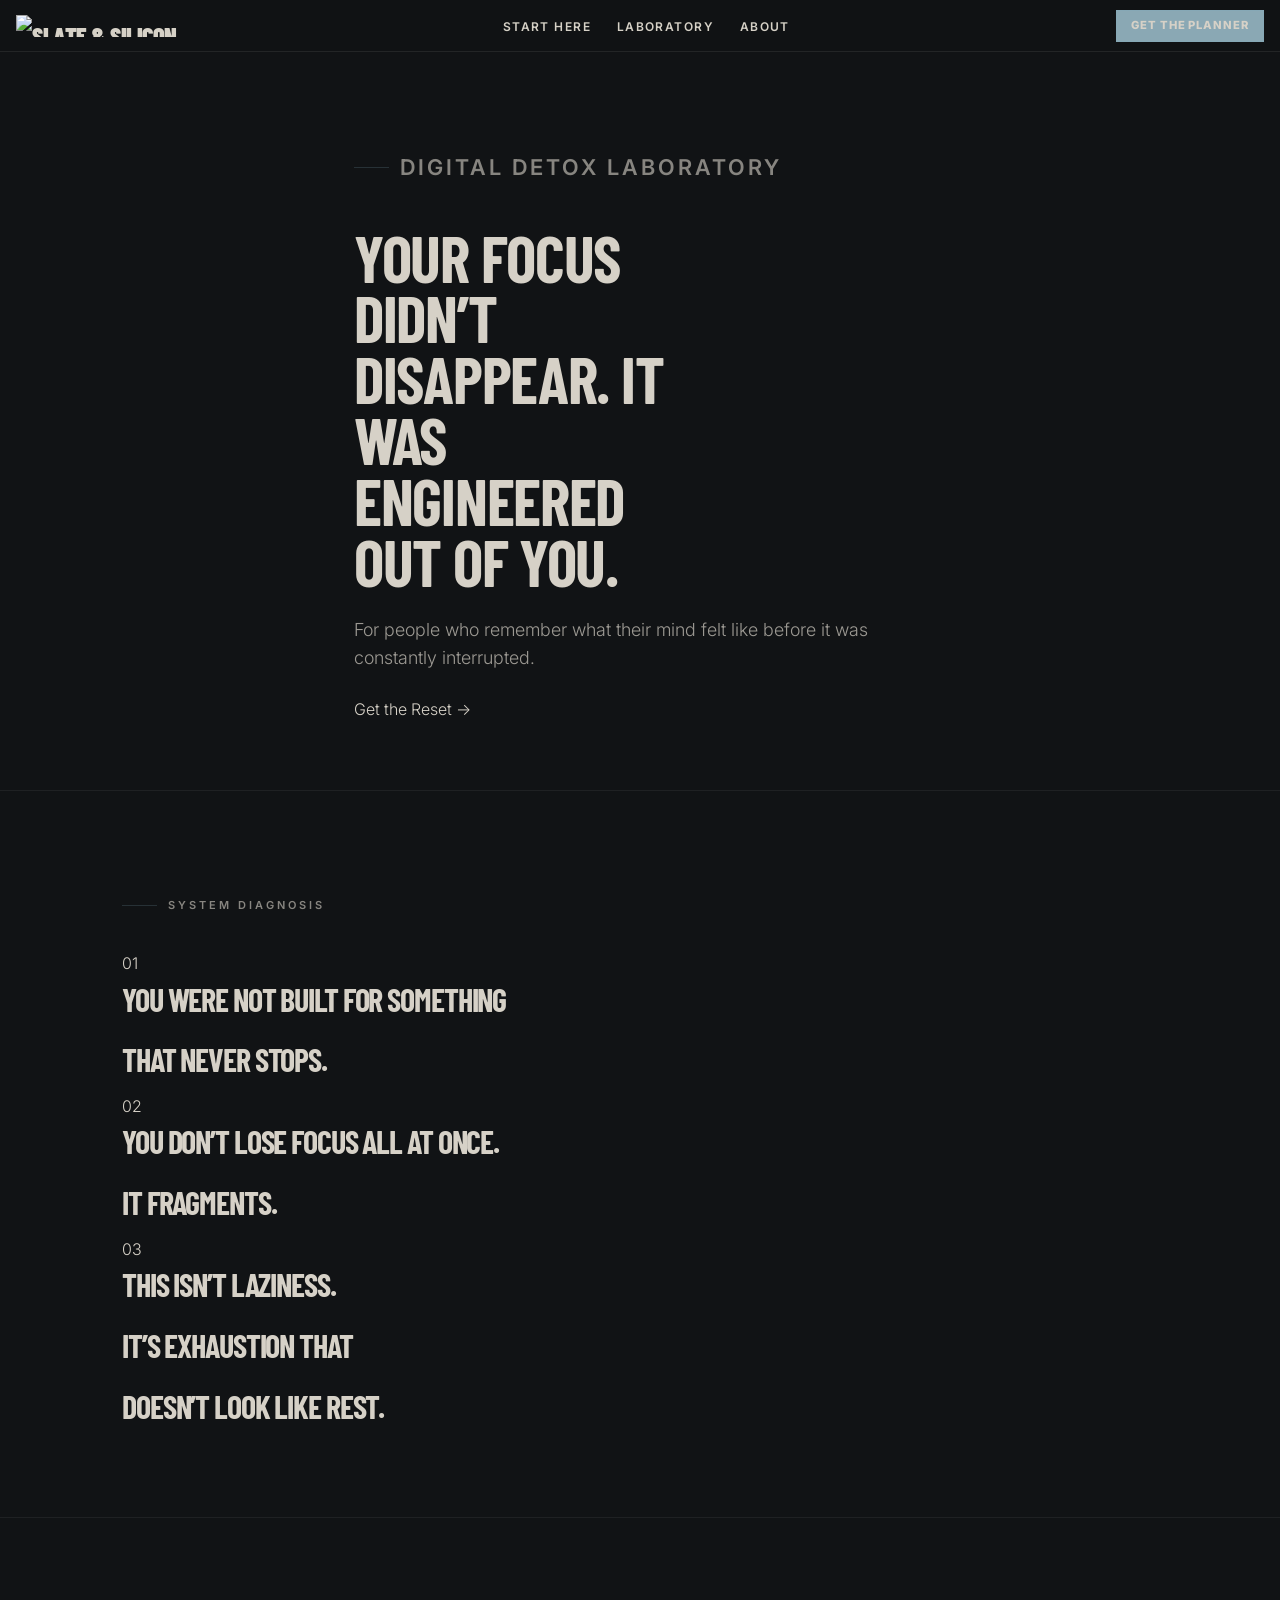
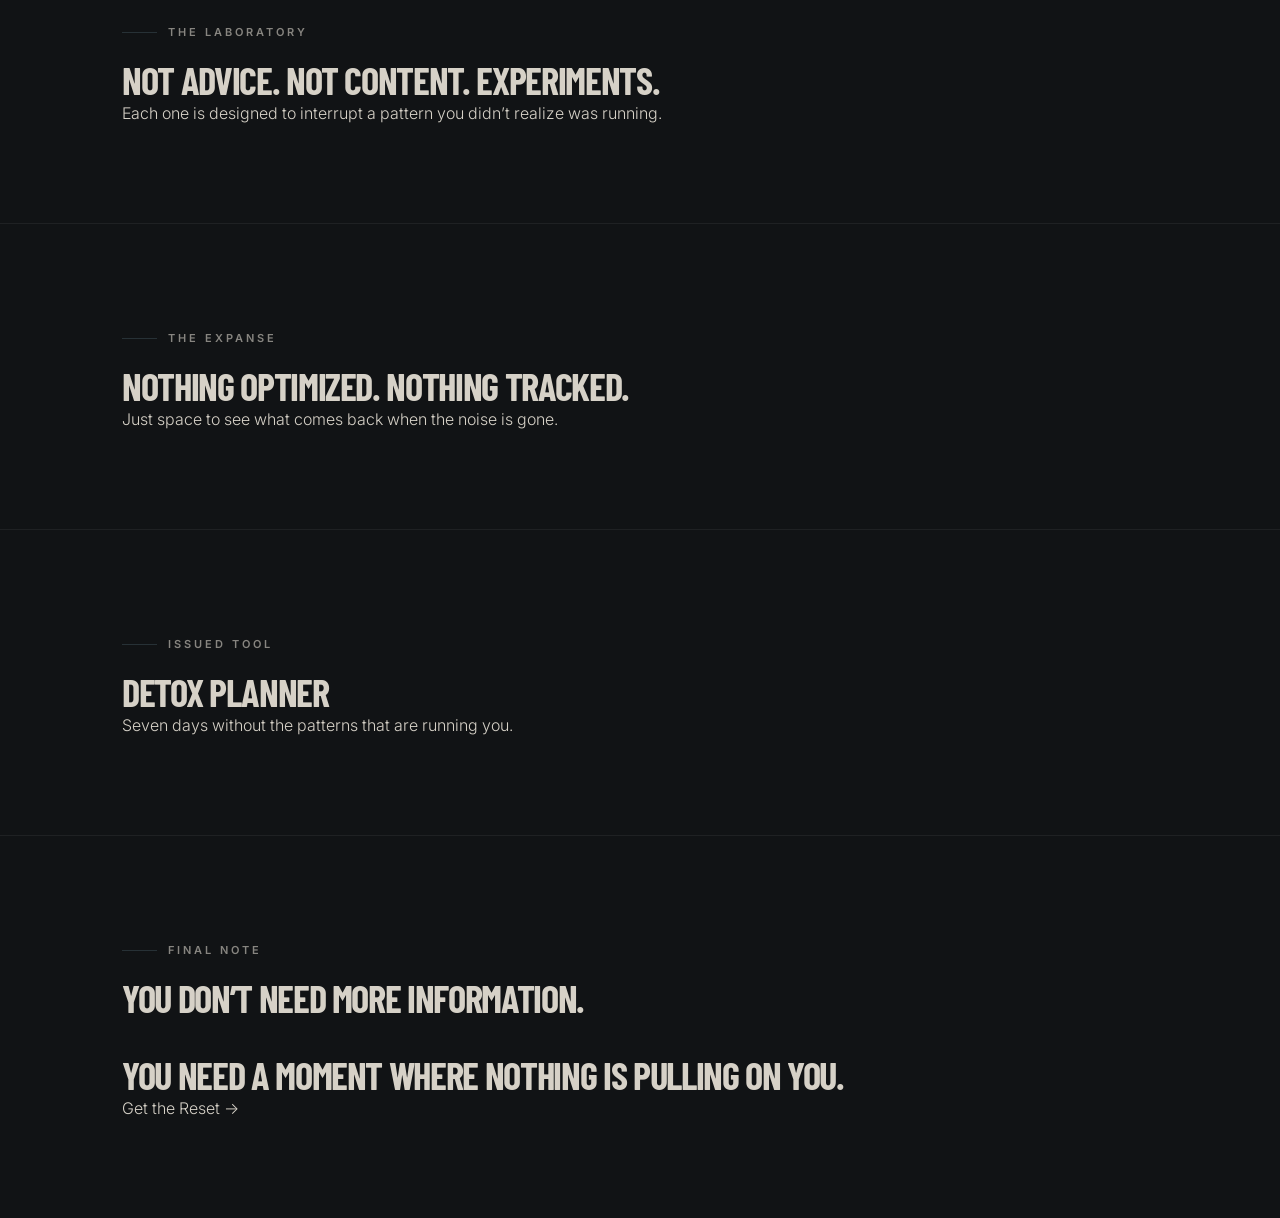
==== commit e4e3ec1a: "Update index.html" ====
--- a/index.html
+++ b/index.html
@@ -25,7 +25,7 @@
     <li><a href="/laboratory/">Laboratory</a></li>
     <li><a href="/about/">About</a></li>
   </ul>
-  <a class="nav-cta" href="/detox-planner/">Get the Reset</a>
+  <a class="nav-cta" href="https://slate-silicon.kit.com/b85027b5ea">Get the Planner</a>
 </nav>
 
 <main>
@@ -40,7 +40,7 @@
     </div>
   </div>
 </section>
-
+  
 <section class="quiet-section">
   <div class="container">
     <p class="eyebrow">System Diagnosis</p>
@@ -92,7 +92,8 @@
 <section class="quiet-section">
   <div class="container">
     <p class="eyebrow">Final Note</p>
-    <h2>You don’t need more information.<br><br>You need a moment where nothing is pulling on you.</h2>
+    <h2>You don’t need more information.<br><br>
+        You need a moment where nothing is pulling on you.</h2>
     <a href="/detox-planner/" class="inline-cta strong">Get the Reset →</a>
   </div>
 </section>
--- a/css/styles.css
+++ b/css/styles.css
@@ -92,9 +92,9 @@
 }
 
 h1 {
-  font-size: clamp(4.2rem, 10vw, 10rem);
-  line-height: .82;
-  max-width: 10.5ch;
+  line-height: 0.9;
+  letter-spacing: -0.02em;
+  max-width: 11ch;
 }
 
 h2 {
@@ -117,9 +117,10 @@
   gap: .7rem;
   color: var(--blue);
   font-family: var(--body);
-  font-size: .68rem;
+  font-size: 10px;
   font-weight: 600;
-  letter-spacing: .22em;
+  letter-spacing: 2.5px;
+  opacity: 1.4;
   text-transform: uppercase;
   margin-bottom: 1.2rem;
 }
@@ -135,25 +136,37 @@
 }
 
 .logo {
-  display: inline-flex;
-  align-items: center;
-  gap: .75rem;
-  color: var(--bone);
-  font-size: 1.05rem;
-  line-height: 1;
-  letter-spacing: .045em;
-  text-decoration: none;
-}
-.logo span, .logo em { color: var(--blue); font-style: normal; }
-.signal-mark {
-  width: 1.15rem;
-  height: 1.15rem;
-  display: inline-block;
-  background:
-    linear-gradient(var(--blue), var(--blue)) 0 0 / 100% 2px no-repeat,
-    linear-gradient(var(--blue), var(--blue)) 0 50% / 72% 2px no-repeat,
-    linear-gradient(var(--blue), var(--blue)) 0 100% / 42% 2px no-repeat;
-  opacity: .95;
+    font-family: var(--display);
+    font-weight: 900;
+    text-transform: uppercase;
+    text-decoration: none;
+    font-size: 1.5rem;
+    letter-spacing: -0.02em;
+}
+
+.logo em {
+    color: #007bff;
+    font-style: italic;
+    font-family: serif;
+}
+
+.nav-container {
+    display: flex;
+    justify-content: space-between; /* This pushes logo left and links right */
+    align-items: center;
+    width: 100%;
+    max-width: 1200px; /* Adjust based on your layout preference */
+    margin: 0 auto;
+    padding: 1rem 2rem;
+}
+
+.nav-links {
+    display: flex;
+    list-style: none;
+    gap: 2rem; /* Spacing between links */
+    margin: 0;
+    padding: 0;
+    align-items: center;
 }
 
 .nav-links { display: flex; align-items: center; gap: clamp(.9rem, 2.4vw, 1.8rem); list-style: none; }
@@ -180,9 +193,13 @@
 
 /* Layout */
 .quiet-section, .section {
-  width: min(var(--max), calc(100% - 2.5rem));
-  margin: 0 auto;
-  padding: clamp(5.5rem, 11vw, 11rem) 0;
+  padding: clamp(3.5rem, 8vw, 6rem) 0;
+  border-top: 1px solid rgba(255,255,255,0.06);
+}
+
+.quiet-section:first-of-type,
+.section:first-of-type {
+  border-top: none;
 }
 .section-alt { background: rgba(232,226,214,.025); border-top: 1px solid var(--line); border-bottom: 1px solid var(--line); }
 .section-alt .section { padding: clamp(5rem, 9vw, 8rem) 0; }
@@ -195,7 +212,12 @@
 .copy-stack .large { font-family: var(--display); font-size: clamp(2.8rem, 5vw, 5.3rem); line-height: .9; text-transform: uppercase; }
 
 /* Home / Laboratory */
-.lab-hero { min-height: calc(100vh - 66px); display: grid; align-items: center; padding-top: clamp(4rem, 8vw, 8rem); }
+.lab-hero {
+  min-height: 82vh;
+  display: grid;
+  align-items: center;
+  padding-top: 32px;
+}
 .lab-hero-grid { display: grid; grid-template-columns: minmax(0, 1.05fr) minmax(280px, .7fr); gap: clamp(2rem, 6vw, 6rem); align-items: center; }
 .cta-row { display: flex; flex-wrap: wrap; gap: .9rem; margin-top: .7rem; }
 
@@ -257,7 +279,10 @@
   margin-bottom: 1.25rem;
 }
 .diagnosis-grid h3, .tool-card h3 { margin-bottom: .85rem; color: var(--white); }
-.diagnosis-grid p, .tool-card p { line-height: 1.75; }
+.diagnosis-grid p, .tool-card p {
+  line-height: 1.7;
+  color: #cfcac0;
+}
 
 .framework-split {
   display: grid;
@@ -453,6 +478,9 @@
 }
 
 @media (max-width: 720px) {
+  .quiet-section, .section {
+  padding: 3rem 0;
+}
   nav, .site-nav { padding: 1rem 1.25rem; }
   .nav-toggle { display: flex; }
   .nav-links {
@@ -460,6 +488,7 @@
     gap: 1rem; padding: 1.25rem; background: rgba(8,9,10,.98); border-bottom: 1px solid var(--line);
   }
   .nav-links.open { display: flex; }
+  .quiet-section:last-of-type
   .quiet-section, .section, .page-hero { width: min(100% - 2rem, var(--max)); }
   .lab-hero, .hero { min-height: 82vh; }
   h1 { font-size: clamp(3.4rem, 16vw, 5.4rem); }
@@ -573,8 +602,8 @@
 .diagnosis-stack {
   display: flex;
   flex-direction: column;
-  gap: 24px;
-  margin-top: 24px;
+  gap: 18px;
+  margin-top: 16px;
 }
 
 .diagnosis-item {
@@ -588,3 +617,27 @@
   flex-direction: column;
   gap: 6px;
 }
+
+.detox-button {
+  display: inline-block;
+  padding: 12px 18px;
+  background: #E8E8E8;
+  color: #0E0E0E;
+  text-decoration: none;
+  font-size: 14px;
+  letter-spacing: -0.01em;
+  border: 1px solid #E8E8E8;
+  transition: background 120ms ease, color 120ms ease;
+}
+
+/* Hover — subtle, not flashy */
+.detox-button:hover {
+  background: #FFFFFF;
+  color: #000000;
+}
+
+.detox-micro {
+  margin-top: 10px;
+  font-size: 12px;
+  color: #6A6A6A;
+}
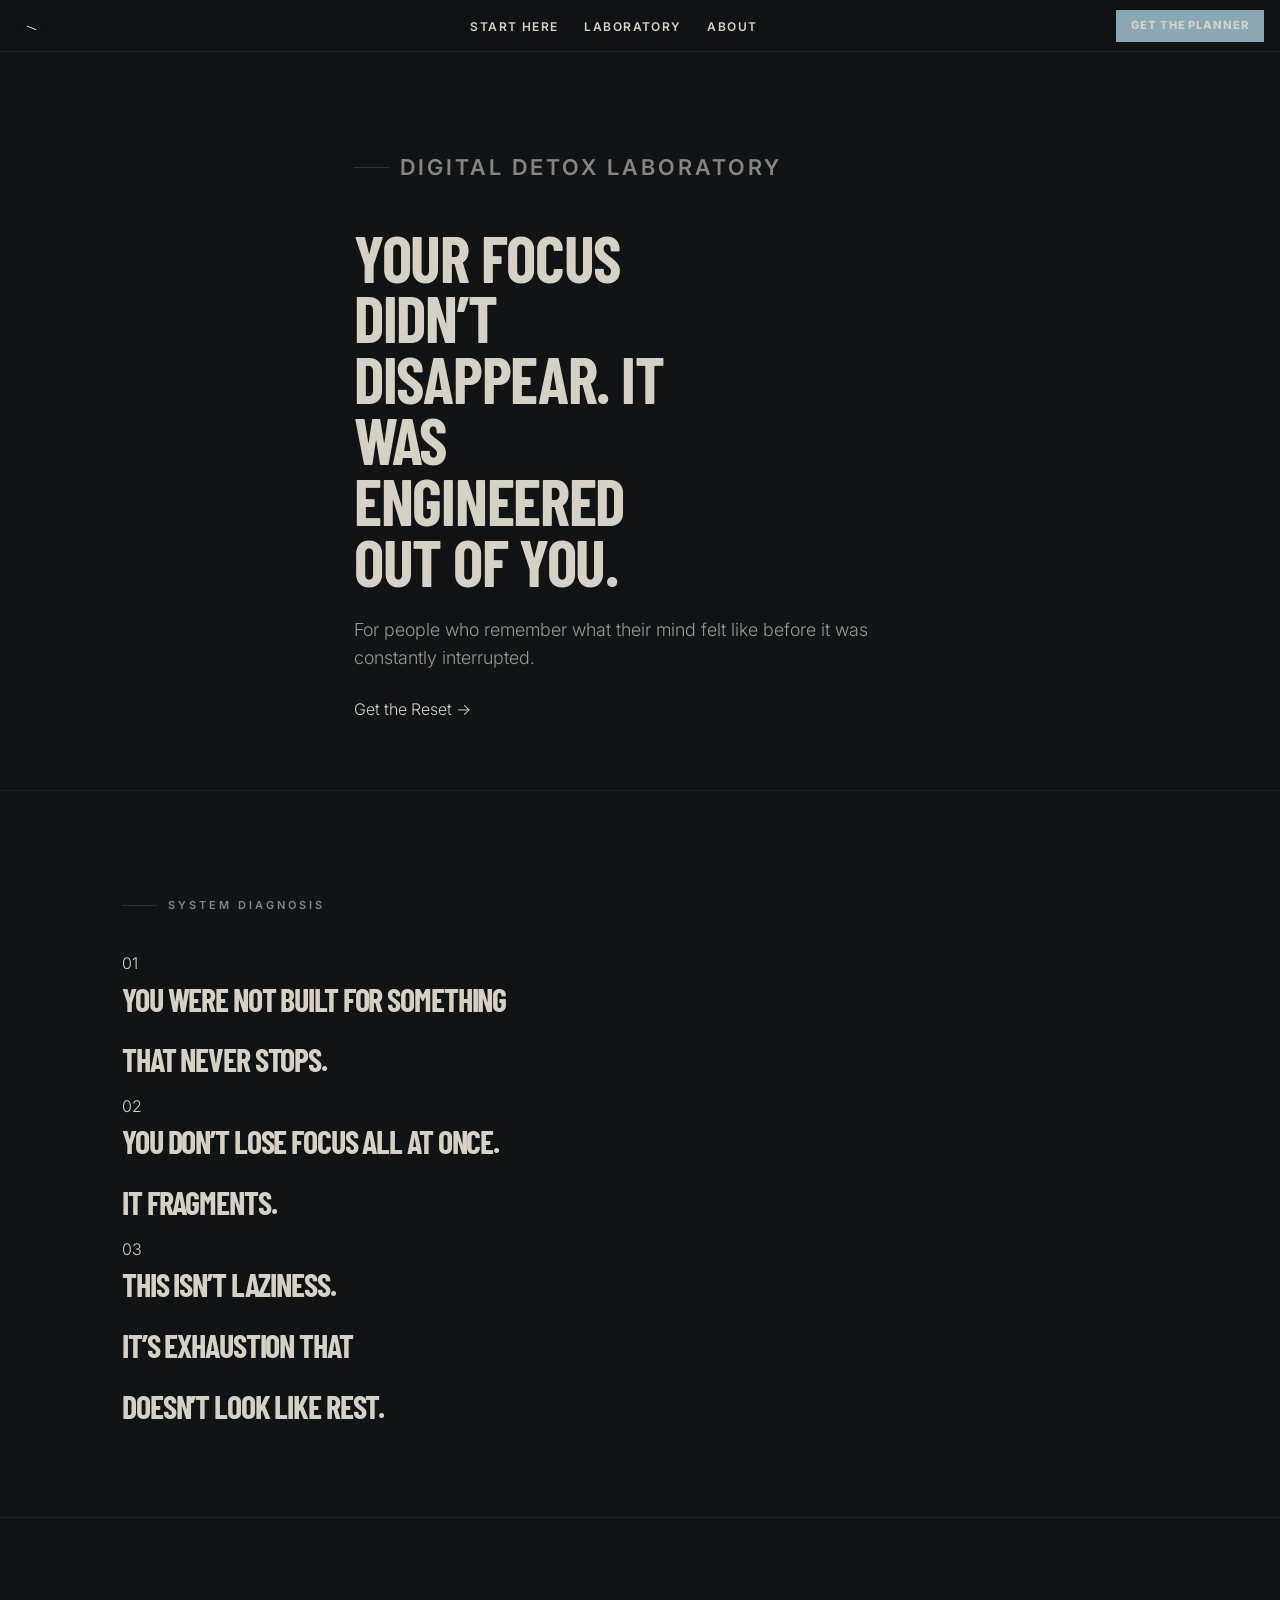
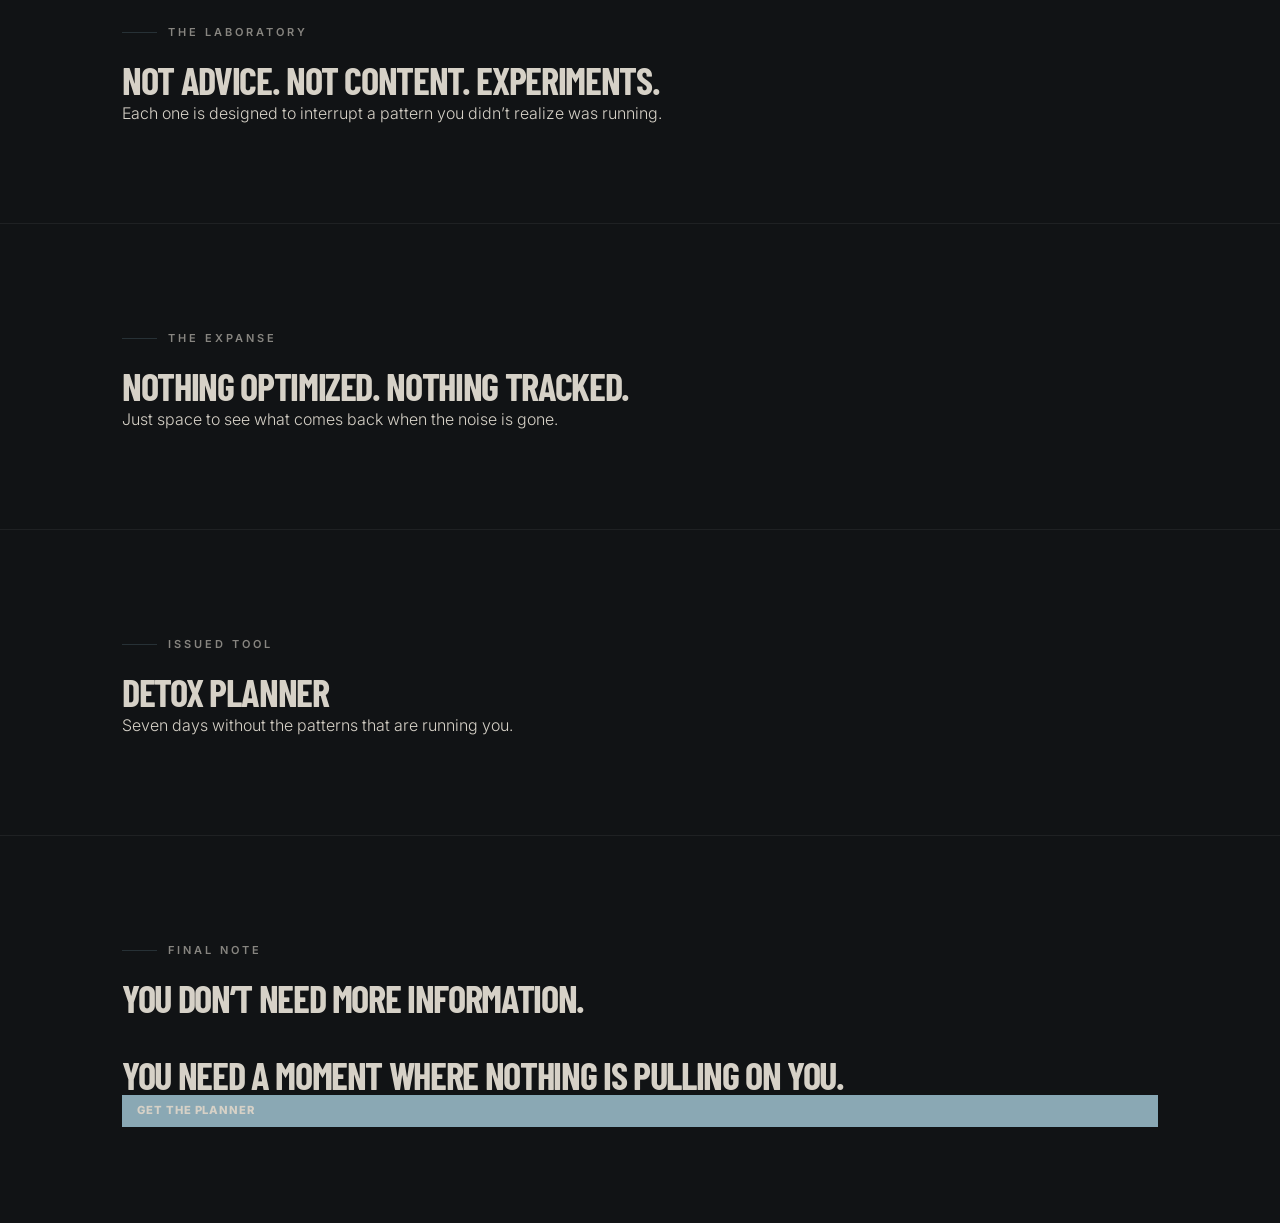
==== commit aa21d7aa: "Update index.html" ====
--- a/index.html
+++ b/index.html
@@ -94,7 +94,7 @@
     <p class="eyebrow">Final Note</p>
     <h2>You don’t need more information.<br><br>
         You need a moment where nothing is pulling on you.</h2>
-    <a href="/detox-planner/" class="inline-cta strong">Get the Reset →</a>
+    <a href="/detox-planner/" class="nav-cta">Get the Planner</a>
   </div>
 </section>
 
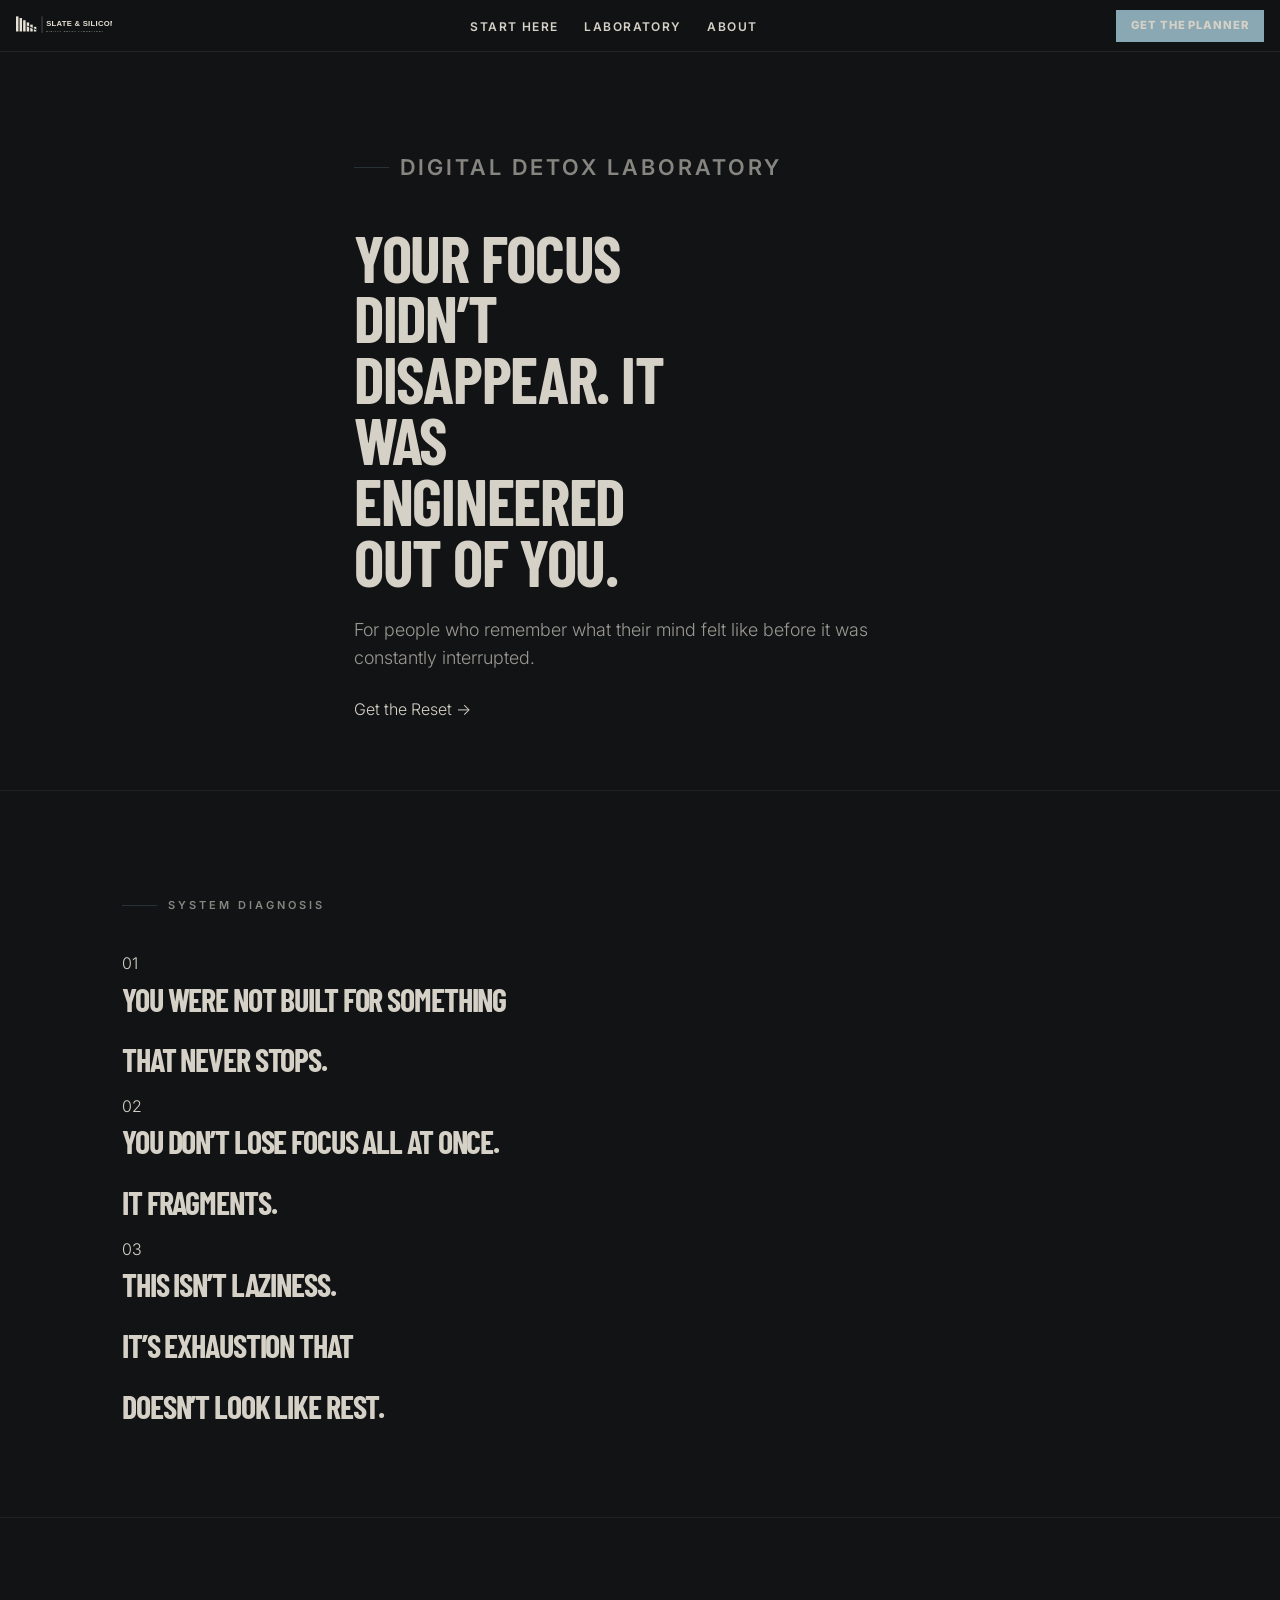
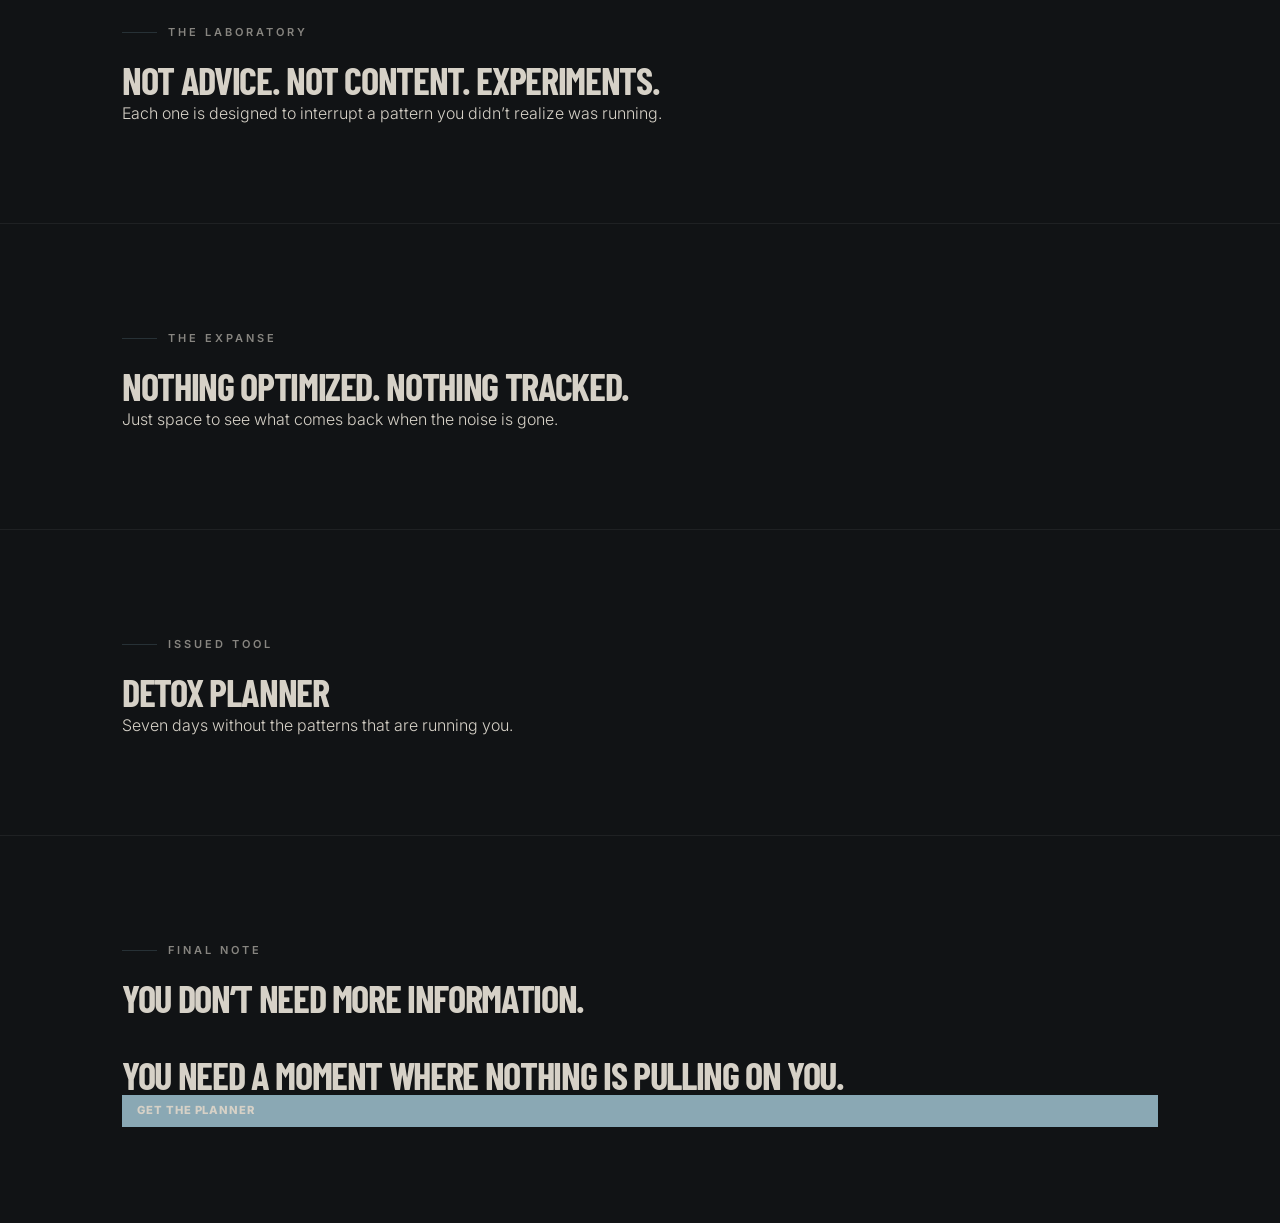
==== commit 3a62cb0d: "Change logo image to light version in index.html" ====
--- a/index.html
+++ b/index.html
@@ -18,7 +18,7 @@
 
 <nav class="site-nav">
   <a href="/" class="logo">
-    <img src="/logo/logo-dark.svg" alt="Slate & Silicon">
+    <img src="/logo/logo-light.svg" alt="Slate & Silicon">
   </a>
   <ul class="nav-links">
     <li><a href="/start-here/">Start Here</a></li>
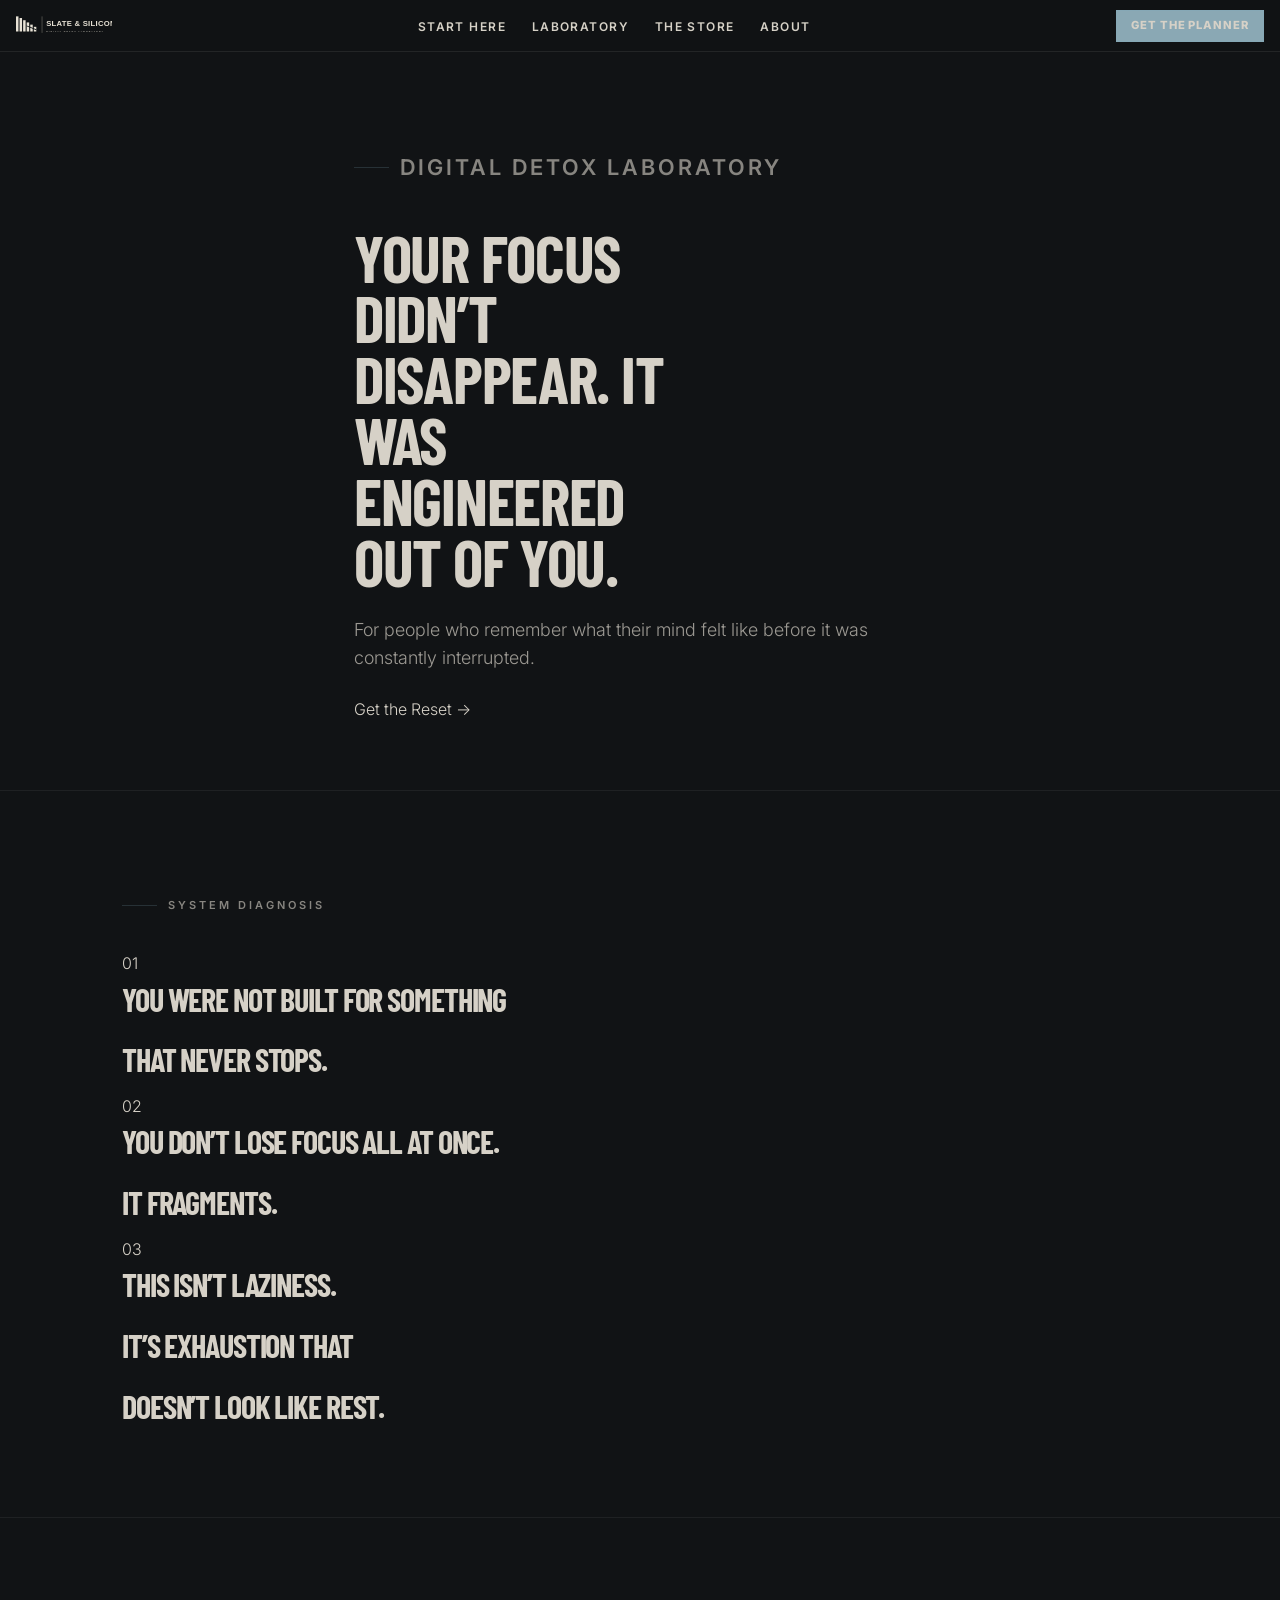
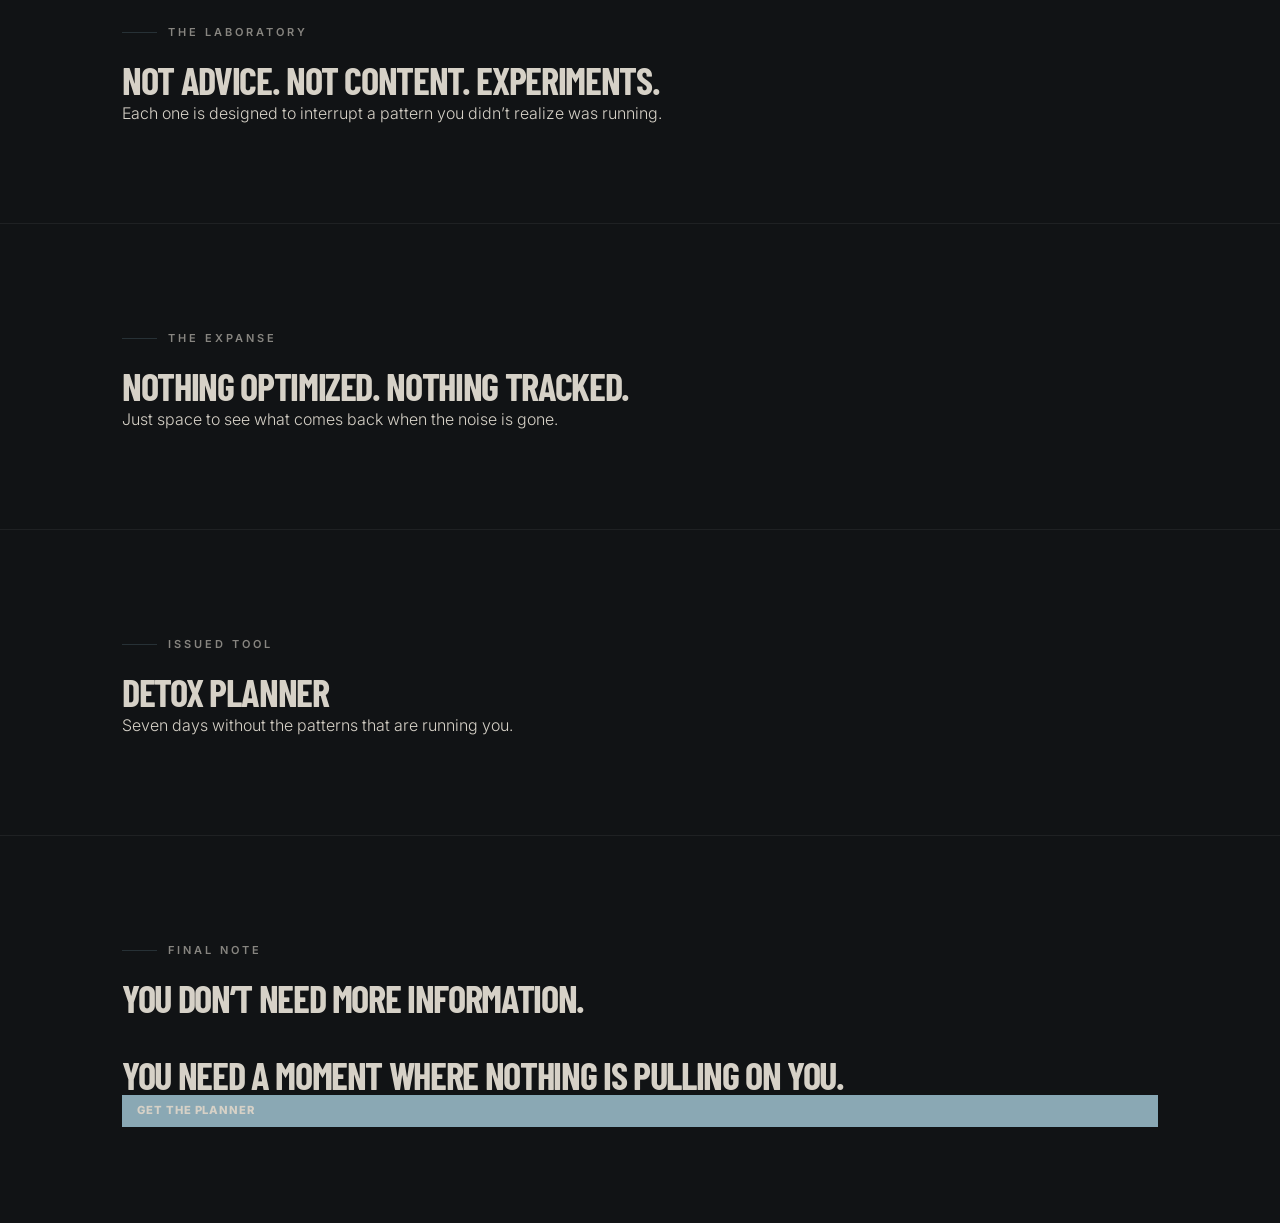
==== commit e5b14603: "Add link to 'The Store' in navigation" ====
--- a/index.html
+++ b/index.html
@@ -23,6 +23,7 @@
   <ul class="nav-links">
     <li><a href="/start-here/">Start Here</a></li>
     <li><a href="/laboratory/">Laboratory</a></li>
+    <li><a href="/store/">The Store</a></li>
     <li><a href="/about/">About</a></li>
   </ul>
   <a class="nav-cta" href="https://slate-silicon.kit.com/b85027b5ea">Get the Planner</a>
